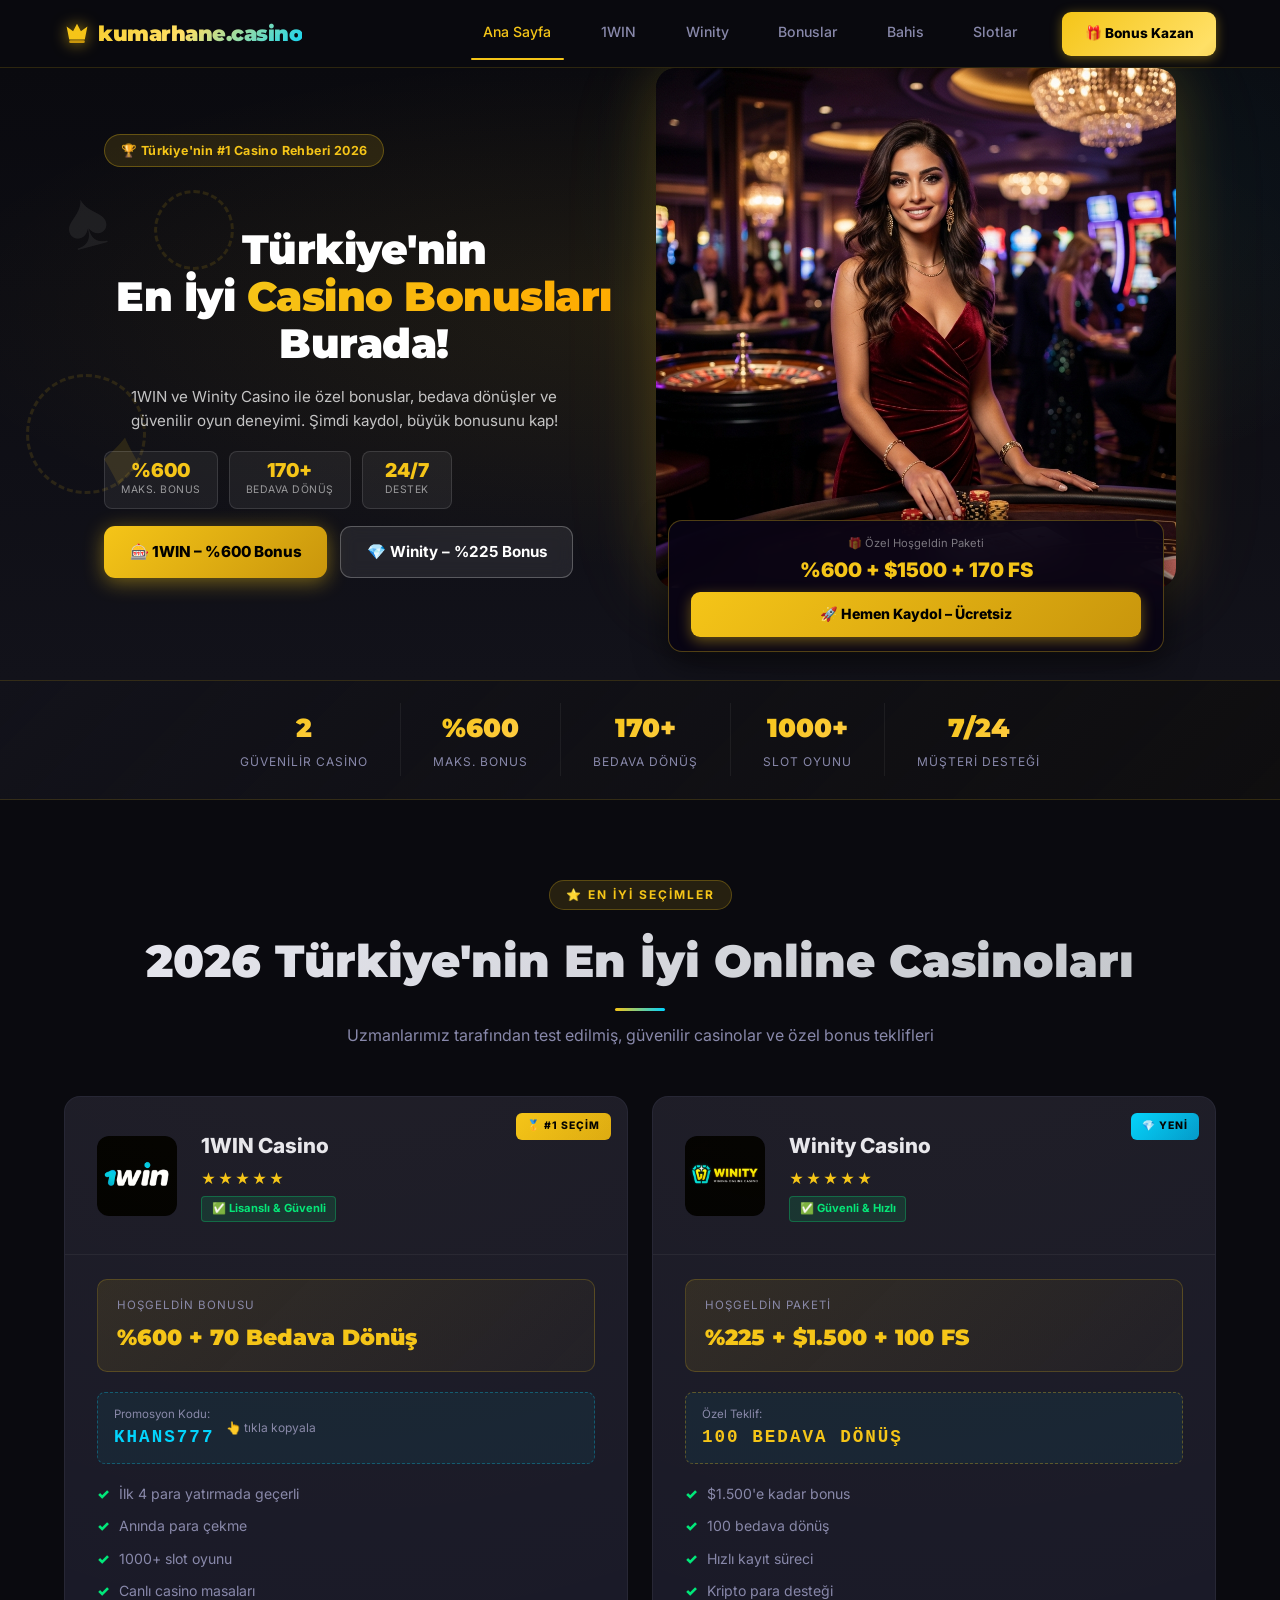
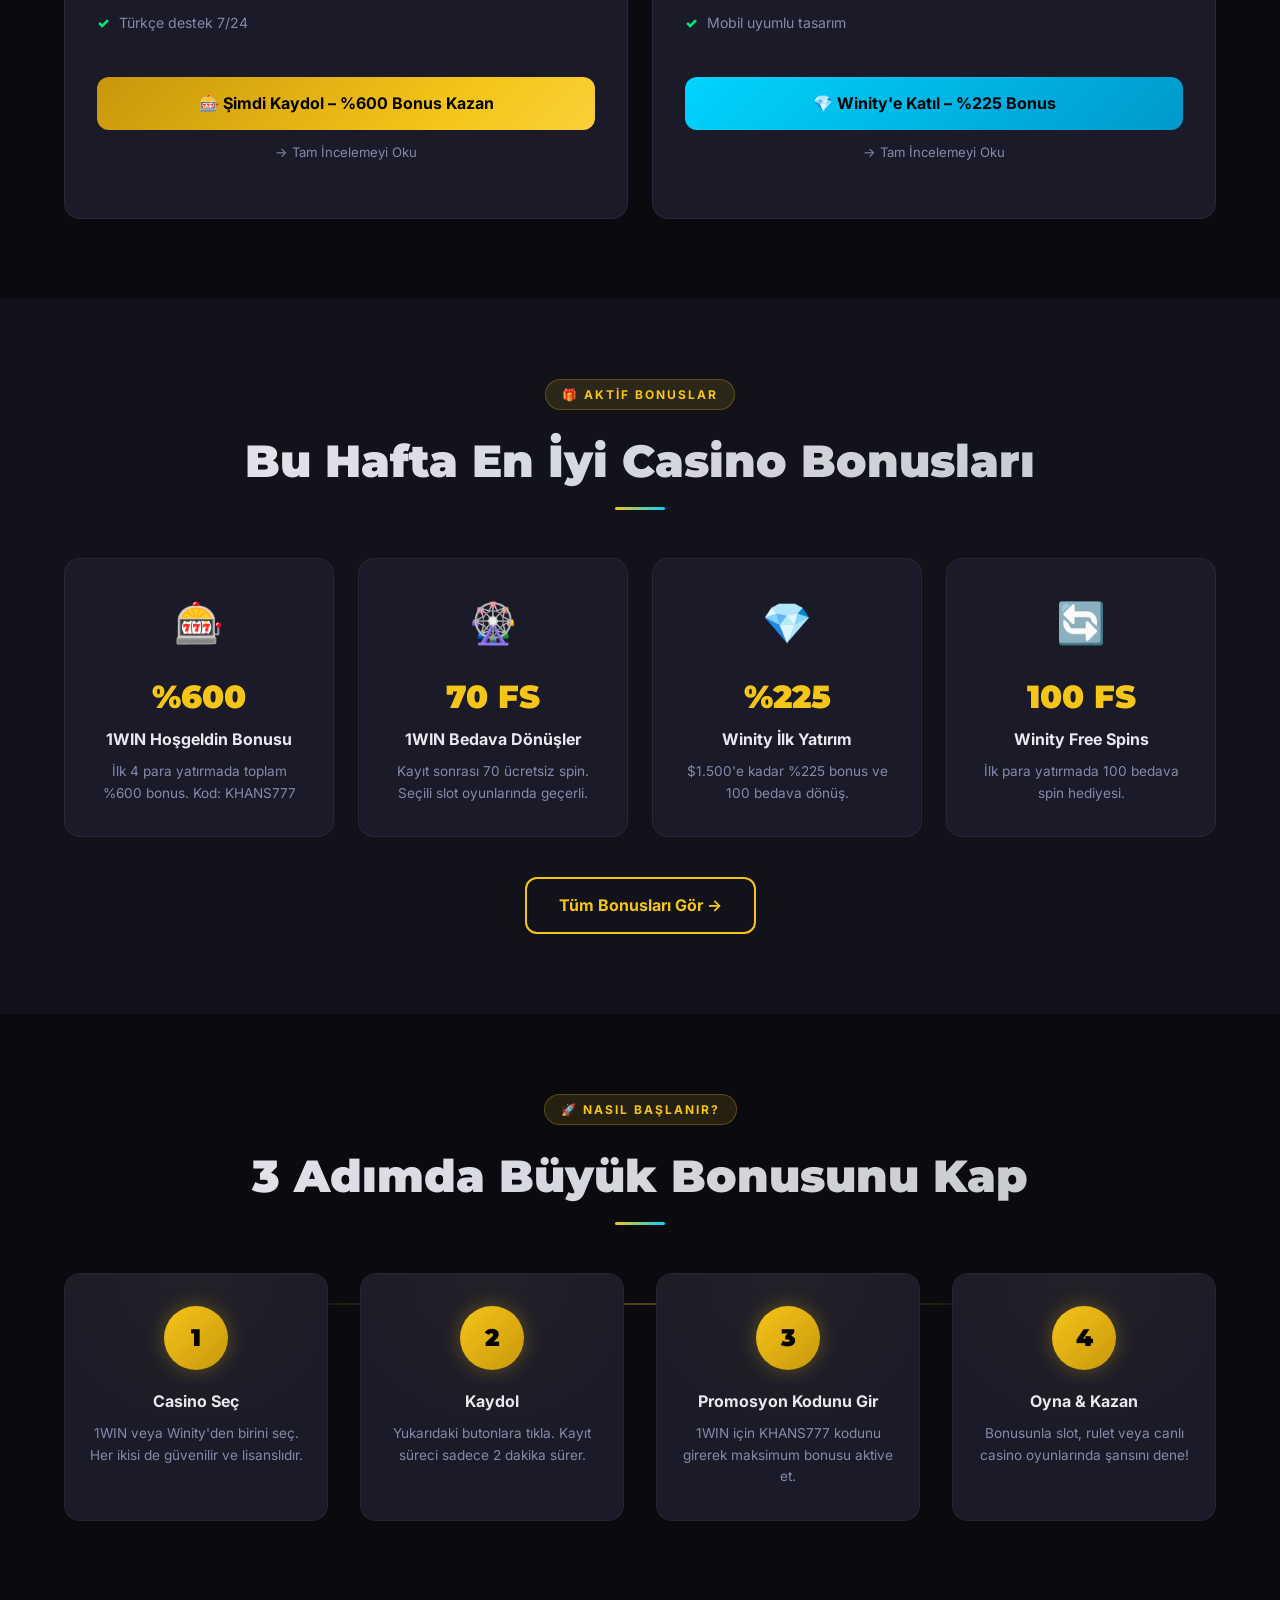
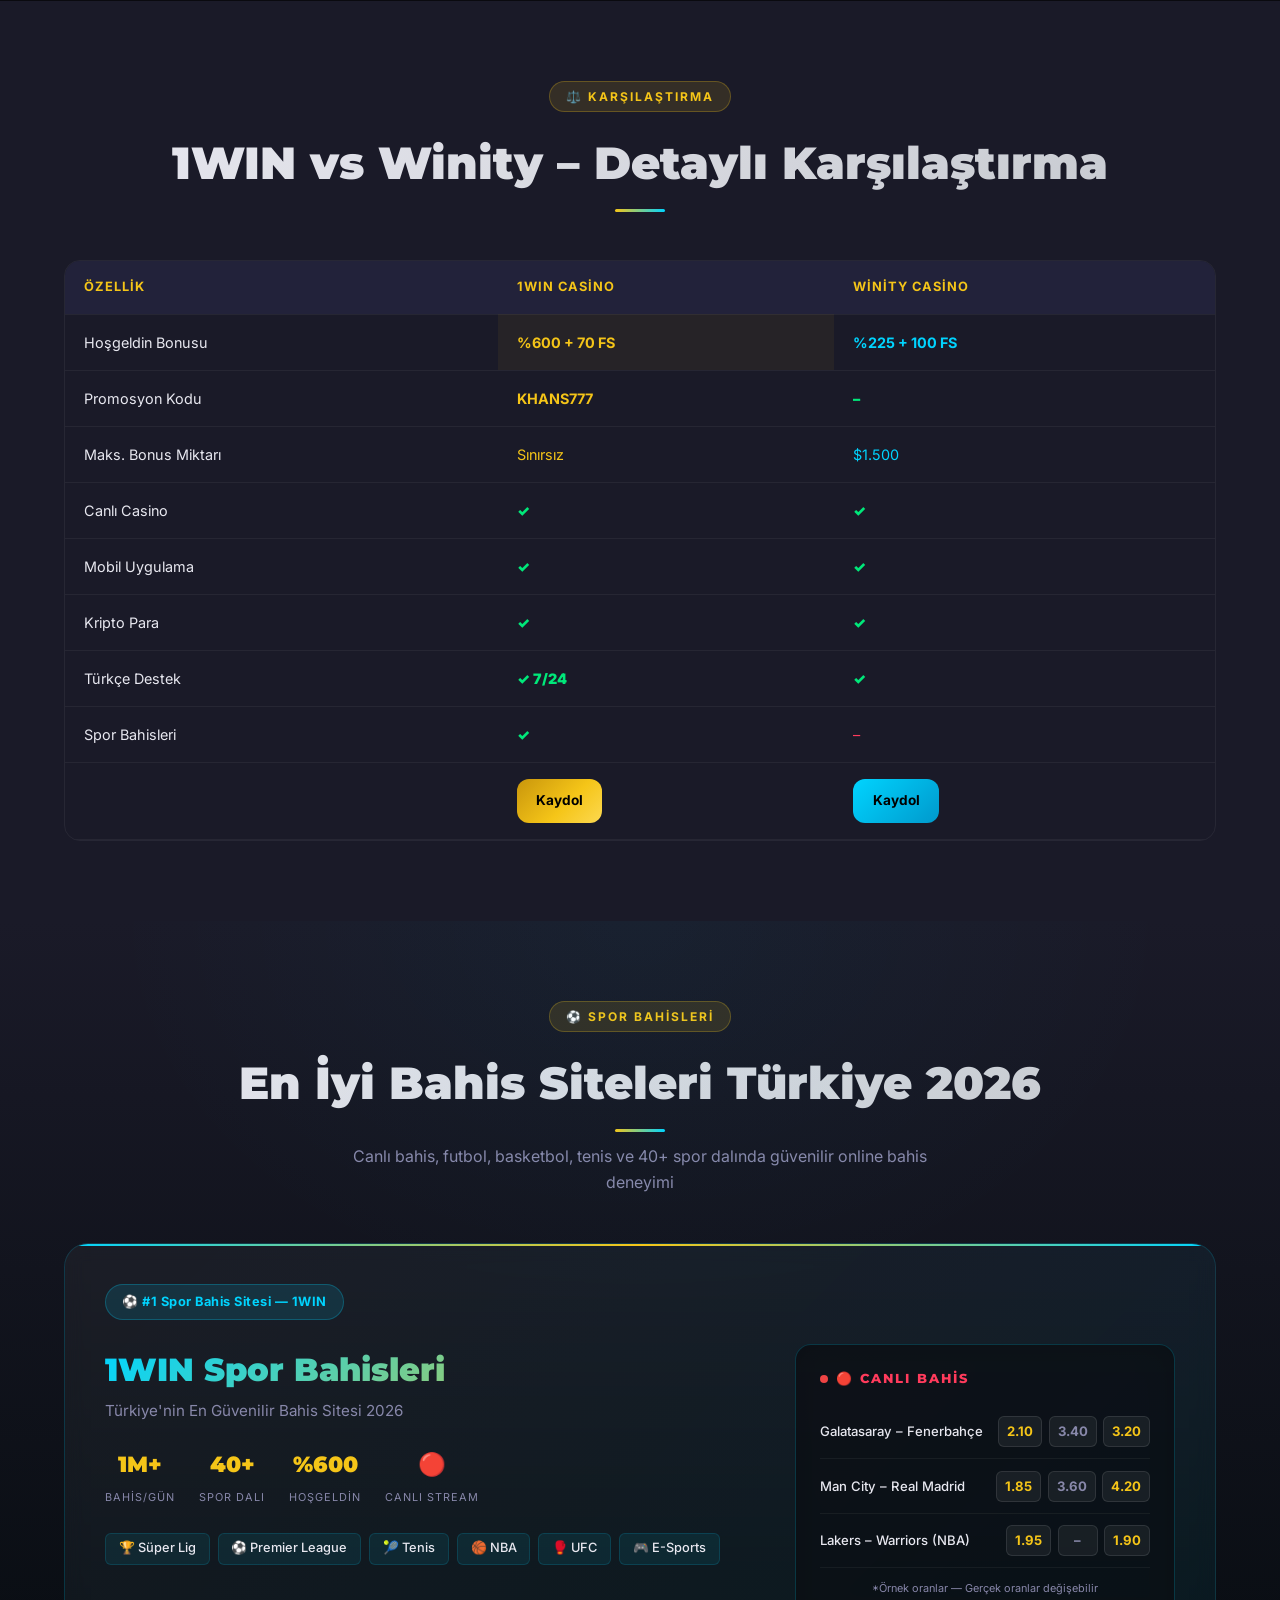
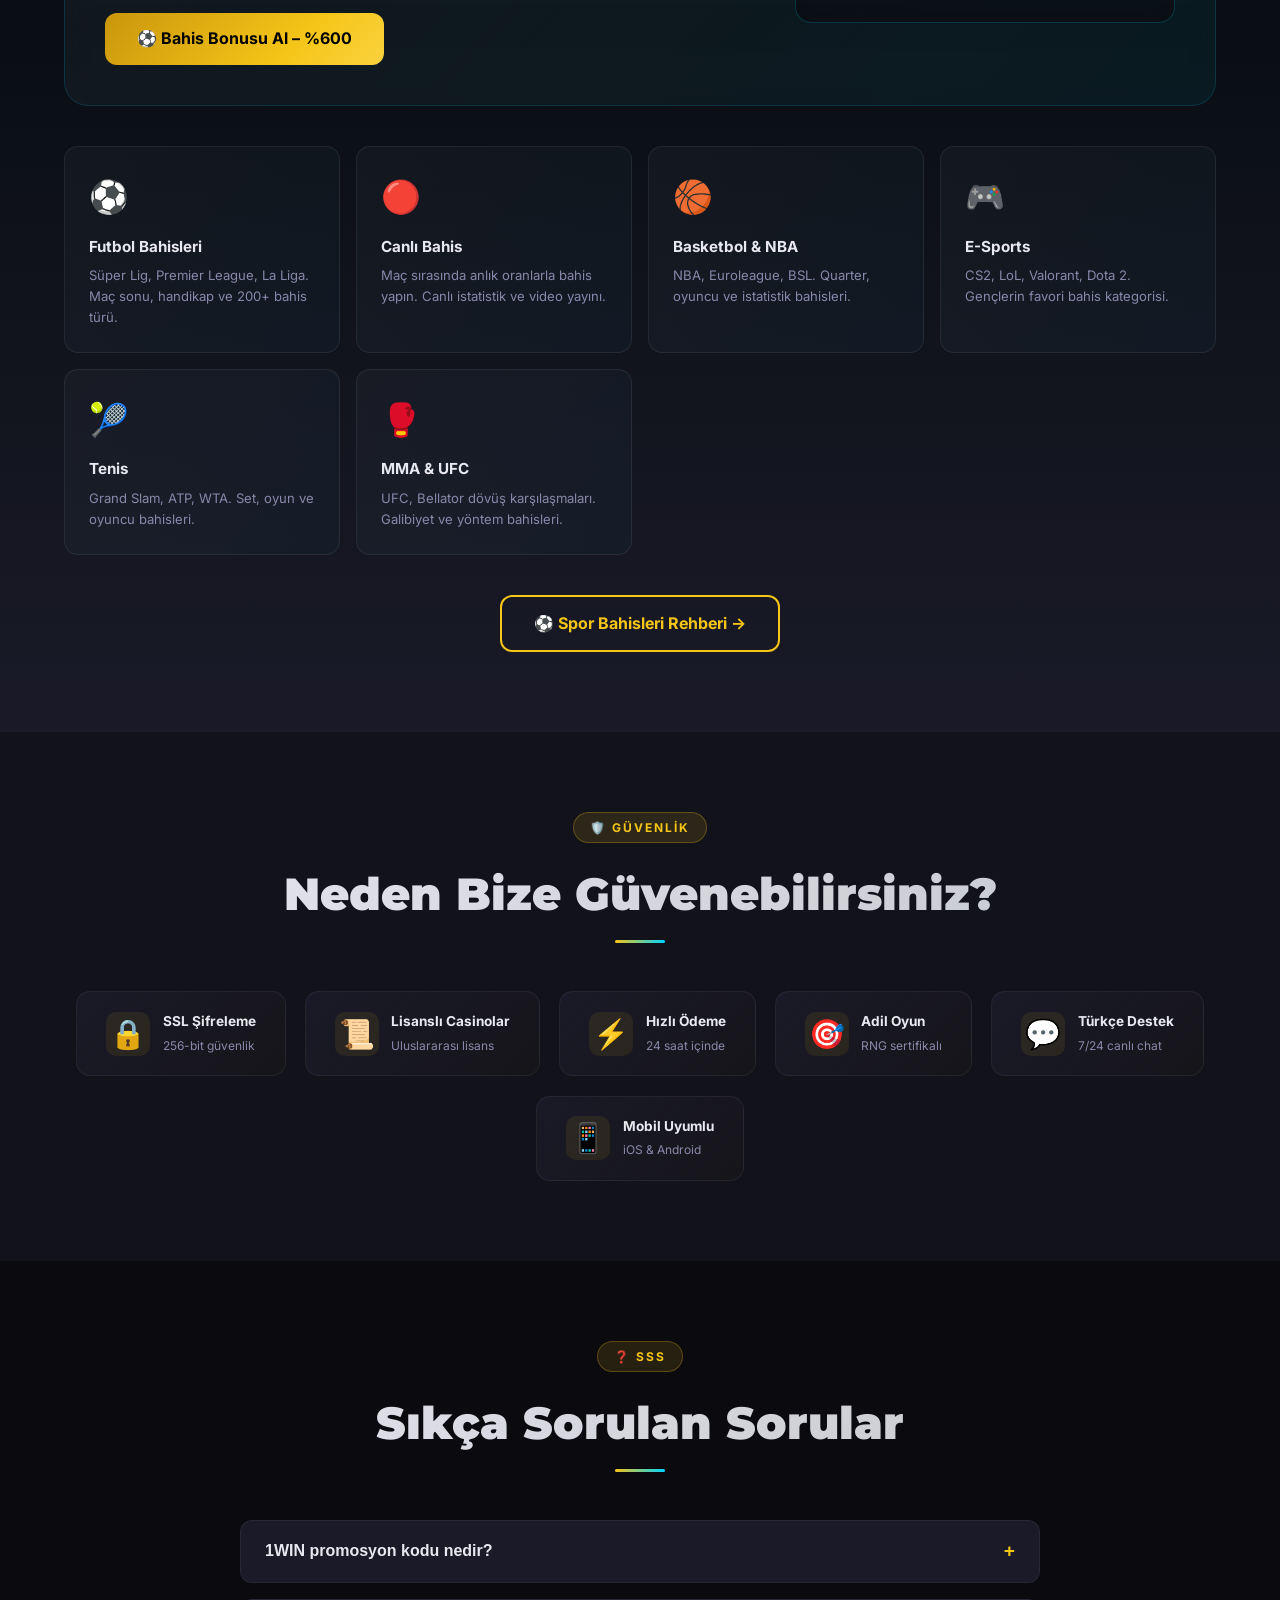
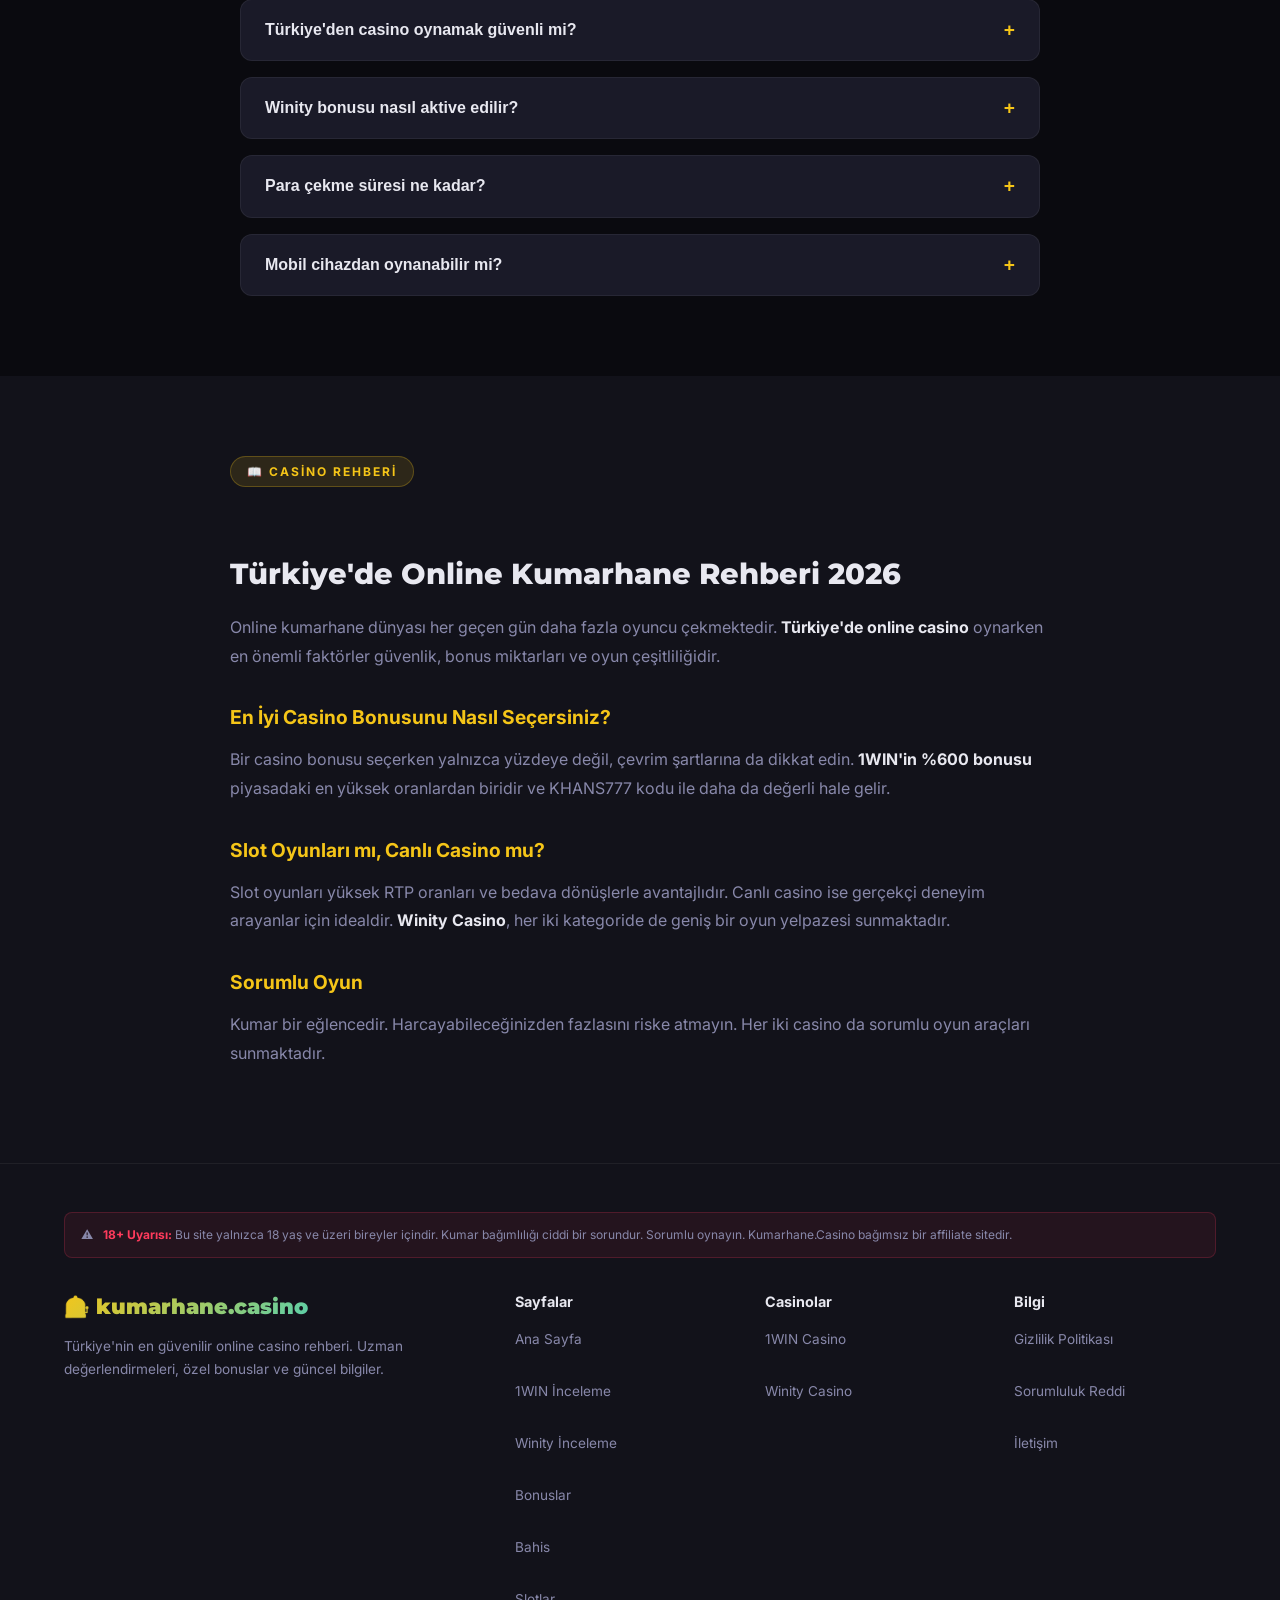
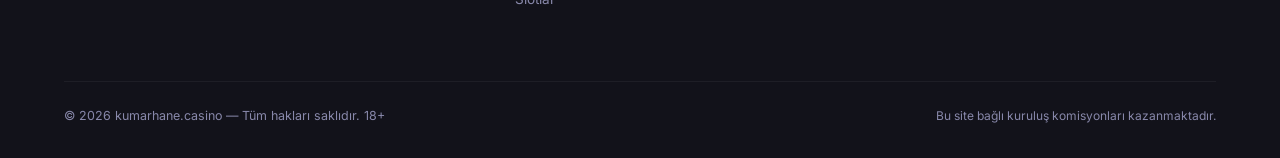
==== index.html @ 2cd4895a "SEO optimization + mobile responsive + AI slot images + hero redesign" ====
﻿<!DOCTYPE html>
<html lang="tr">
<head>
<meta charset="UTF-8">
<meta name="viewport" content="width=device-width, initial-scale=1.0">
<title>Kumarhane.Casino – Türkiye'nin En İyi Online Casino Rehberi 2026</title>
<meta name="description" content="Türkiye'deki en iyi online casinolar: 1WIN %600 bonus + 70 bedava dönüş, Winity %225 bonus. Güvenilir kumarhane değerlendirmeleri ve özel promosyonlar.">
<meta name="keywords" content="kumarhane, online kumarhane, casino türkiye, 1win türkiye, winity casino, bedava dönüş, casino bonusu, slot oyunları">
<meta property="og:title" content="Kumarhane.Casino – En İyi Online Casino Bonusları">
<meta property="og:description" content="1WIN ve Winity ile özel bonuslar kazanın. Türkiye'nin #1 casino rehberi.">
<meta property="og:type" content="website">
<meta property="og:url" content="https://kumarhane.casino">
<meta property="og:image" content="https://kumarhane.casino/assets/images/hero-bg.png">
<meta name="twitter:card" content="summary_large_image">
<meta name="twitter:title" content="Kumarhane.Casino – En İyi Online Casino Bonusları">
<meta name="twitter:description" content="1WIN %600 bonus + KHANS777 kodu. Türkiye'nin #1 casino rehberi.">
<meta name="twitter:image" content="https://kumarhane.casino/assets/images/hero-bg.png">
<link rel="canonical" href="https://kumarhane.casino">
<link rel="alternate" hreflang="tr" href="https://kumarhane.casino/">
<link rel="preconnect" href="https://fonts.googleapis.com">
<link rel="preconnect" href="https://fonts.gstatic.com" crossorigin>
<meta name="author" content="Kumarhane.Casino">
<meta name="geo.region" content="TR">
<meta property="og:locale" content="tr_TR">
<meta property="og:site_name" content="Kumarhane.Casino">
<meta property="og:image:width" content="1200">
<meta property="og:image:height" content="630">
<link rel="icon" type="image/svg+xml" href="assets/favicon.svg">
<link rel="stylesheet" href="assets/css/style.css">
<script type="application/ld+json">
{"@context":"https://schema.org","@type":"WebSite","name":"Kumarhane.Casino","url":"https://kumarhane.casino","description":"Türkiye online casino rehberi","inLanguage":"tr","potentialAction":{"@type":"SearchAction","target":"https://kumarhane.casino/?q={search_term_string}","query-input":"required name=search_term_string"}}
</script>
<script type="application/ld+json">
{"@context":"https://schema.org","@type":"FAQPage","mainEntity":[{"@type":"Question","name":"1WIN promo kodu nedir?","acceptedAnswer":{"@type":"Answer","text":"1WIN için özel promosyon kodumuzu kullanın: KHANS777. Bu kod ile kaydolduğunuzda %600 hoşgeldin bonusu ve 70 bedava dönüş kazanırsınız."}},{"@type":"Question","name":"Türkiye'den casino oynamak güvenli mi?","acceptedAnswer":{"@type":"Answer","text":"Lisanslı ve güvenilir casinolar seçtiğinizde güvenle oynayabilirsiniz. Önerdiğimiz 1WIN ve Winity, uluslararası lisansa sahip ve SSL şifreleme kullanan platformlardır."}},{"@type":"Question","name":"Winity bonusu nasıl aktive edilir?","acceptedAnswer":{"@type":"Answer","text":"Sitemizdeki Winity linkine tıklayarak kaydolun. Özel bağlantımız üzerinden Kaydolan kullanıcılara otomatik olarak %225 bonus + 100 bedava dönüş tanımlanır."}},{"@type":"Question","name":"Para çekme süresi ne kadar?","acceptedAnswer":{"@type":"Answer","text":"1WIN ve Winity genellikle 24 saat içinde para çekme işlemlerini tamamlar. Kripto para ile çekimlerde bu süre çok daha kısa olabilir."}},{"@type":"Question","name":"Mobil cihazdan oynanabilir mi?","acceptedAnswer":{"@type":"Answer","text":"Evet! Her iki casino da iOS ve Android uygulamasına sahiptir. Mobil tarayıcı üzerinden de sorunsuz oynanabilir."}}]}
</script>
</head>
<body>

<nav class="navbar" aria-label="Ana navigasyon">
  <div class="navbar-left">
    <a href="index.html" class="navbar-logo"><svg class="logo-icon" viewBox="0 0 30 24" fill="none" xmlns="http://www.w3.org/2000/svg" aria-hidden="true"><path d="M15 1L19.5 9.5L27 4L24 19H6L3 4L10.5 9.5L15 1Z" fill="url(#cg)"/><rect x="6" y="20" width="18" height="3" rx="1.5" fill="#c9960c"/><defs><linearGradient id="cg" x1="0" y1="0" x2="30" y2="24"><stop offset="0%" stop-color="#f5c518"/><stop offset="100%" stop-color="#ffaa00"/></linearGradient></defs></svg>kumarhane<span>.casino</span></a>
  </div>
  <div class="navbar-right">
    <div class="navbar-nav" id="mainNav">
      <a href="index.html">Ana Sayfa</a>
      <a href="1win.html">1WIN</a>
      <a href="winity.html">Winity</a>
      <a href="bonuslar.html">Bonuslar</a>
      <a href="bahis.html">Bahis</a>      <a href="slotlar.html">Slotlar</a>
    </div>
    <a href="https://lkte.cc/c1a523dd" target="_blank" rel="noopener" class="btn-nav">🎁 Bonus Kazan</a>
    <button class="nav-toggle" aria-label="Menü" id="navToggleBtn">
      <span></span><span></span><span></span>
    </button>
  </div>
</nav>
<style>
.kh-hero-split{display:grid;grid-template-columns:1fr 1fr;gap:2rem;align-items:center;max-width:1200px;margin:0 auto;padding:0 5% 36px;position:relative;z-index:2}
.kh-hero-left{display:flex;flex-direction:column;gap:1.1rem}
.kh-hero-badge{display:inline-flex;align-items:center;gap:0.4rem;background:rgba(245,197,24,0.12);border:1px solid rgba(245,197,24,0.3);color:#f5c518;padding:0.35rem 1rem;border-radius:50px;font-size:0.78rem;font-weight:700;letter-spacing:0.4px;width:fit-content}
.kh-hero-title{font-family:'Montserrat',sans-serif;font-size:clamp(1.8rem,3.2vw,2.6rem);font-weight:900;line-height:1.15;color:#fff;letter-spacing:-0.5px;margin-top:1em}
.kh-hero-title .hl{background:linear-gradient(135deg,#f5c518,#ffaa00);-webkit-background-clip:text;-webkit-text-fill-color:transparent}
.kh-hero-sub{font-size:0.95rem;color:rgba(255,255,255,0.75);line-height:1.6;max-width:480px}
.kh-hero-pills{display:flex;gap:0.7rem;flex-wrap:wrap}
.kh-pill{background:rgba(255,255,255,0.06);border:1px solid rgba(255,255,255,0.12);border-radius:8px;padding:0.55rem 1rem;text-align:center;min-width:90px}
.kh-pill-val{display:block;font-size:1.2rem;font-weight:900;color:#f5c518;line-height:1}
.kh-pill-lbl{display:block;font-size:0.65rem;color:rgba(255,255,255,0.55);text-transform:uppercase;letter-spacing:0.5px;margin-top:0.15rem}
.kh-hero-btns{display:flex;gap:0.8rem;flex-wrap:wrap}
.kh-btn-gold{display:inline-flex;align-items:center;gap:0.4rem;background:linear-gradient(135deg,#f5c518,#c9960c);color:#000;font-weight:800;font-size:0.95rem;padding:0.78rem 1.6rem;border-radius:11px;text-decoration:none;box-shadow:0 4px 20px rgba(245,197,24,0.45);transition:all .3s}
.kh-btn-gold:hover{transform:translateY(-2px);box-shadow:0 8px 28px rgba(245,197,24,0.65)}
.kh-btn-outline{display:inline-flex;align-items:center;gap:0.4rem;background:rgba(255,255,255,0.08);border:1.5px solid rgba(255,255,255,0.25);color:#fff;font-weight:700;font-size:0.95rem;padding:0.78rem 1.6rem;border-radius:11px;text-decoration:none;transition:all .3s;backdrop-filter:blur(8px)}
.kh-btn-outline:hover{background:rgba(255,255,255,0.14);border-color:rgba(255,255,255,0.4)}
.kh-hero-right{position:relative;padding-bottom:3.5rem}
.kh-hero-right img{width:100%;border-radius:20px;display:block;box-shadow:0 0 60px rgba(245,197,24,0.2),0 0 120px rgba(245,197,24,0.06)}
.kh-cta-card{position:absolute;bottom:-0.5rem;left:50%;transform:translateX(-50%);width:calc(100% - 1.5rem);background:rgba(8,4,20,0.92);backdrop-filter:blur(20px);border:1px solid rgba(245,197,24,0.3);border-radius:14px;padding:0.9rem 1.4rem;text-align:center;box-shadow:0 8px 32px rgba(0,0,0,0.6)}
.kh-cta-card .cc-label{font-size:0.7rem;color:rgba(255,255,255,0.45);margin-bottom:0.3rem}
.kh-cta-card .cc-bonus{font-size:1.25rem;font-weight:900;color:#f5c518;margin-bottom:0.6rem;line-height:1.2}
.kh-cta-card .cc-btn{display:block;background:linear-gradient(135deg,#f5c518,#c9960c);color:#000;font-weight:800;font-size:0.88rem;padding:0.7rem;border-radius:9px;text-decoration:none;transition:all .3s;box-shadow:0 4px 14px rgba(245,197,24,0.4)}
.kh-cta-card .cc-btn:hover{transform:translateY(-2px)}
@media(max-width:900px){.kh-hero-split{grid-template-columns:1fr;padding:80px 4% 32px;gap:1.5rem}.kh-hero-left{text-align:center;align-items:center}.kh-hero-sub{text-align:center}.kh-hero-btns{justify-content:center}.kh-hero-pills{justify-content:center}}
</style>

<section class="hero" style="min-height:auto;padding:0;margin-top:68px">
  <div class="hero-bg"></div>
  <div class="hero-decos" aria-hidden="true">
    <span class="hd-suit" style="top:18%;left:5%;--r:-15deg;--d:9s;--dl:0s">&#9824;</span>
    <span class="hd-suit" style="bottom:30%;left:8%;--r:8deg;--d:11s;--dl:.5s;color:rgba(245,197,24,0.12)">&#9830;</span>
    <span class="hd-chip" style="width:80px;height:80px;top:20%;left:12%;--d:14s"></span>
    <span class="hd-chip" style="width:120px;height:120px;top:50%;left:2%;--d:20s"></span>
  </div>
  <div class="kh-hero-split">
    <div class="kh-hero-left">
      <div class="kh-hero-badge">🏆 Türkiye'nin #1 Casino Rehberi 2026</div>
      <h1 class="kh-hero-title">
        Türkiye'nin<br>En İyi <span class="hl">Casino Bonusları</span><br>Burada!
      </h1>
      <p class="kh-hero-sub">1WIN ve Winity Casino ile özel bonuslar, bedava dönüşler ve güvenilir oyun deneyimi. Şimdi kaydol, büyük bonusunu kap!</p>
      <div class="kh-hero-pills">
        <div class="kh-pill"><span class="kh-pill-val">%600</span><span class="kh-pill-lbl">Maks. Bonus</span></div>
        <div class="kh-pill"><span class="kh-pill-val">170+</span><span class="kh-pill-lbl">Bedava Dönüş</span></div>
        <div class="kh-pill"><span class="kh-pill-val">24/7</span><span class="kh-pill-lbl">Destek</span></div>
      </div>
      <div class="kh-hero-btns">
        <a href="https://lkte.cc/c1a523dd" target="_blank" rel="noopener" class="kh-btn-gold">🎰 1WIN – %600 Bonus</a>
        <a href="https://winity.one/alt/win_girl_tr/?ec56622b4272e864ec4dde44e7086534" target="_blank" rel="noopener" class="kh-btn-outline">💎 Winity – %225 Bonus</a>
      </div>
    </div>
    <div class="kh-hero-right">
      <img src="assets/images/hero.png" alt="Kumarhane Casino Türkiye" loading="eager">
      <div class="kh-cta-card">
        <div class="cc-label">🎁 Özel Hoşgeldin Paketi</div>
        <div class="cc-bonus">%600 + $1500 + 170 FS</div>
        <a href="https://lkte.cc/c1a523dd" target="_blank" rel="noopener" class="cc-btn">🚀 Hemen Kaydol – Ücretsiz</a>
      </div>
    </div>
  </div>
</section>

<div class="stats-bar">
  <div class="stat-item"><div class="stat-num">2</div><div class="stat-label">Güvenilir Casino</div></div>
  <div class="stat-item"><div class="stat-num">%600</div><div class="stat-label">Maks. Bonus</div></div>
  <div class="stat-item"><div class="stat-num">170+</div><div class="stat-label">Bedava Dönüş</div></div>
  <div class="stat-item"><div class="stat-num">1000+</div><div class="stat-label">Slot Oyunu</div></div>
  <div class="stat-item"><div class="stat-num">7/24</div><div class="stat-label">Müşteri Desteği</div></div>
</div>

<section class="section">
  <div class="section-header">
    <div class="section-tag">⭐ En İyi Seçimler</div>
    <h2 class="section-title">2026 Türkiye'nin En İyi Online Casinoları</h2>
    <p class="section-sub">Uzmanlarımız tarafından test edilmiş, güvenilir casinolar ve özel bonus teklifleri</p>
  </div>
  <div class="cards-grid">

    <!-- 1WIN CARD -->
    <article class="casino-card">
      <div class="top-pick-badge">🥇 #1 Seçim</div>
      <div class="casino-card-top">
        <div class="casino-logo-wrap">
          <img loading="lazy" src="assets/images/1win-logo.png" alt="1WIN Casino logosu" onerror="this.parentElement.innerHTML='<span style=font-size:2rem;color:#00d4ff>1W</span>'">
        </div>
        <div class="casino-meta">
          <h3>1WIN Casino</h3>
          <div class="stars">★★★★★</div>
          <div class="casino-badge">✅ Lisanslı &amp; Güvenli</div>
        </div>
      </div>
      <div class="casino-card-body">
        <div class="bonus-highlight">
          <div class="bonus-highlight-label">Hoşgeldin Bonusu</div>
          <div class="bonus-highlight-value">%600 + 70 Bedava Dönüş</div>
        </div>
        <div class="promo-box">
          <div>
            <div class="promo-label">Promosyon Kodu:</div>
            <div class="promo-code" title="Kopyala">KHANS777</div>
          </div>
          <div style="font-size:0.75rem;color:var(--text-muted)">👆 tıkla kopyala</div>
        </div>
        <div class="features-list">
          <div class="feature-item">İlk 4 para yatırmada geçerli</div>
          <div class="feature-item">Anında para çekme</div>
          <div class="feature-item">1000+ slot oyunu</div>
          <div class="feature-item">Canlı casino masaları</div>
          <div class="feature-item">Türkçe destek 7/24</div>
        </div>
      </div>
      <div class="casino-card-footer">
        <a href="https://lkte.cc/c1a523dd" target="_blank" rel="noopener" class="btn btn-gold" style="width:100%;justify-content:center">🎰 Şimdi Kaydol – %600 Bonus Kazan</a>
        <a href="1win.html" style="display:block;text-align:center;margin-top:0.75rem;font-size:0.82rem;color:var(--text-muted)">→ Tam İncelemeyi Oku</a>
      </div>
    </article>

    <!-- WINITY CARD -->
    <article class="casino-card">
      <div class="top-pick-badge" style="background:linear-gradient(135deg,#00d4ff,#0099cc);color:#000">💎 Yeni</div>
      <div class="casino-card-top">
        <div class="casino-logo-wrap">
          <img loading="lazy" src="assets/images/winity-logo.png" alt="Winity Casino logosu" onerror="this.parentElement.innerHTML='<span style=font-size:1.5rem;color:#f5c518>WIN</span>'">
        </div>
        <div class="casino-meta">
          <h3>Winity Casino</h3>
          <div class="stars">★★★★★</div>
          <div class="casino-badge">✅ Güvenli &amp; Hızlı</div>
        </div>
      </div>
      <div class="casino-card-body">
        <div class="bonus-highlight">
          <div class="bonus-highlight-label">Hoşgeldin Paketi</div>
          <div class="bonus-highlight-value">%225 + $1.500 + 100 FS</div>
        </div>
        <div class="promo-box" style="border-color:rgba(245,197,24,0.3)">
          <div>
            <div class="promo-label">Özel Teklif:</div>
            <div class="promo-code" style="color:var(--gold)">100 BEDAVA DÖNÜŞ</div>
          </div>
        </div>
        <div class="features-list">
          <div class="feature-item">$1.500'e kadar bonus</div>
          <div class="feature-item">100 bedava dönüş</div>
          <div class="feature-item">Hızlı kayıt süreci</div>
          <div class="feature-item">Kripto para desteği</div>
          <div class="feature-item">Mobil uyumlu tasarım</div>
        </div>
      </div>
      <div class="casino-card-footer">
        <a href="https://winity.one/alt/win_girl_tr/?ec56622b4272e864ec4dde44e7086534" target="_blank" rel="noopener" class="btn btn-cyan" style="width:100%;justify-content:center">💎 Winity'e Katıl – %225 Bonus</a>
        <a href="winity.html" style="display:block;text-align:center;margin-top:0.75rem;font-size:0.82rem;color:var(--text-muted)">→ Tam İncelemeyi Oku</a>
      </div>
    </article>

  </div>
</section>

<section class="section section-dark">
  <div class="section-header">
    <div class="section-tag">🎁 Aktif Bonuslar</div>
    <h2 class="section-title">Bu Hafta En İyi Casino Bonusları</h2>
  </div>
  <div class="bonus-grid">
    <div class="bonus-card">
      <div class="bonus-card-icon">🎰</div>
      <div class="bonus-card-amount">%600</div>
      <div class="bonus-card-title">1WIN Hoşgeldin Bonusu</div>
      <div class="bonus-card-desc">İlk 4 para yatırmada toplam %600 bonus. Kod: KHANS777</div>
    </div>
    <div class="bonus-card">
      <div class="bonus-card-icon">🎡</div>
      <div class="bonus-card-amount">70 FS</div>
      <div class="bonus-card-title">1WIN Bedava Dönüşler</div>
      <div class="bonus-card-desc">Kayıt sonrası 70 ücretsiz spin. Seçili slot oyunlarında geçerli.</div>
    </div>
    <div class="bonus-card">
      <div class="bonus-card-icon">💎</div>
      <div class="bonus-card-amount">%225</div>
      <div class="bonus-card-title">Winity İlk Yatırım</div>
      <div class="bonus-card-desc">$1.500'e kadar %225 bonus ve 100 bedava dönüş.</div>
    </div>
    <div class="bonus-card">
      <div class="bonus-card-icon">🔄</div>
      <div class="bonus-card-amount">100 FS</div>
      <div class="bonus-card-title">Winity Free Spins</div>
      <div class="bonus-card-desc">İlk para yatırmada 100 bedava spin hediyesi.</div>
    </div>
  </div>
  <div style="text-align:center;margin-top:2.5rem">
    <a href="bonuslar.html" class="btn btn-outline">Tüm Bonusları Gör →</a>
  </div>
</section>

<section class="section">
  <div class="section-header">
    <div class="section-tag">🚀 Nasıl Başlanır?</div>
    <h2 class="section-title">3 Adımda Büyük Bonusunu Kap</h2>
  </div>
  <div class="steps-grid">
    <div class="step-card">
      <div class="step-num">1</div>
      <div class="step-title">Casino Seç</div>
      <div class="step-desc">1WIN veya Winity'den birini seç. Her ikisi de güvenilir ve lisanslıdır.</div>
    </div>
    <div class="step-card">
      <div class="step-num">2</div>
      <div class="step-title">Kaydol</div>
      <div class="step-desc">Yukarıdaki butonlara tıkla. Kayıt süreci sadece 2 dakika sürer.</div>
    </div>
    <div class="step-card">
      <div class="step-num">3</div>
      <div class="step-title">Promosyon Kodunu Gir</div>
      <div class="step-desc">1WIN için KHANS777 kodunu girerek maksimum bonusu aktive et.</div>
    </div>
    <div class="step-card">
      <div class="step-num">4</div>
      <div class="step-title">Oyna &amp; Kazan</div>
      <div class="step-desc">Bonusunla slot, rulet veya canlı casino oyunlarında şansını dene!</div>
    </div>
  </div>
</section>

<section class="section section-darker">
  <div class="section-header">
    <div class="section-tag">⚖️ Karşılaştırma</div>
    <h2 class="section-title">1WIN vs Winity – Detaylı Karşılaştırma</h2>
  </div>
  <div style="overflow-x:auto;border-radius:16px;border:1px solid rgba(255,255,255,0.06)">
    <table class="compare-table">
      <thead>
        <tr>
          <th>Özellik</th>
          <th>1WIN Casino</th>
          <th>Winity Casino</th>
        </tr>
      </thead>
      <tbody>
        <tr><td>Hoşgeldin Bonusu</td><td style="color:var(--gold);font-weight:700">%600 + 70 FS</td><td style="color:var(--cyan);font-weight:700">%225 + 100 FS</td></tr>
        <tr><td>Promosyon Kodu</td><td style="color:var(--gold);font-weight:700">KHANS777</td><td class="check">–</td></tr>
        <tr><td>Maks. Bonus Miktarı</td><td style="color:var(--gold)">Sınırsız</td><td style="color:var(--cyan)">$1.500</td></tr>
        <tr><td>Canlı Casino</td><td class="check">✓</td><td class="check">✓</td></tr>
        <tr><td>Mobil Uygulama</td><td class="check">✓</td><td class="check">✓</td></tr>
        <tr><td>Kripto Para</td><td class="check">✓</td><td class="check">✓</td></tr>
        <tr><td>Türkçe Destek</td><td class="check">✓ 7/24</td><td class="check">✓</td></tr>
        <tr><td>Spor Bahisleri</td><td class="check">✓</td><td class="cross">–</td></tr>
        <tr>
          <td></td>
          <td><a href="https://lkte.cc/c1a523dd" target="_blank" rel="noopener" class="btn btn-gold" style="padding:0.6rem 1.2rem;font-size:0.85rem">Kaydol</a></td>
          <td><a href="https://winity.one/alt/win_girl_tr/?ec56622b4272e864ec4dde44e7086534" target="_blank" rel="noopener" class="btn btn-cyan" style="padding:0.6rem 1.2rem;font-size:0.85rem">Kaydol</a></td>
        </tr>
      </tbody>
    </table>
  </div>
</section>

<!-- SPORTS BETTING — Спортивные ставки с SEO ключами -->
<section class="section section-sport">
  <div class="section-header reveal">
    <div class="section-tag">⚽ Spor Bahisleri</div>
    <h2 class="section-title">En İyi Bahis Siteleri Türkiye 2026</h2>
    <p class="section-sub">Canlı bahis, futbol, basketbol, tenis ve 40+ spor dalında güvenilir online bahis deneyimi</p>
  </div>
  <div class="sport-hero-card reveal">
    <div class="sport-hero-badge">⚽ #1 Spor Bahis Sitesi — 1WIN</div>
    <div class="sport-hero-content">
      <div class="sport-hero-left">
        <div class="sport-brand">1WIN Spor Bahisleri</div>
        <div class="sport-tagline">Türkiye'nin En Güvenilir Bahis Sitesi 2026</div>
        <div class="sport-stats">
          <div class="sport-stat"><span class="sport-stat-val">1M+</span><span class="sport-stat-label">Bahis/Gün</span></div>
          <div class="sport-stat"><span class="sport-stat-val">40+</span><span class="sport-stat-label">Spor Dalı</span></div>
          <div class="sport-stat"><span class="sport-stat-val">%600</span><span class="sport-stat-label">Hoşgeldin</span></div>
          <div class="sport-stat"><span class="sport-stat-val">🔴</span><span class="sport-stat-label">Canlı Stream</span></div>
        </div>
        <div class="sport-features">
          <span class="sport-feat">🏆 Süper Lig</span>
          <span class="sport-feat">⚽ Premier League</span>
          <span class="sport-feat">🎾 Tenis</span>
          <span class="sport-feat">🏀 NBA</span>
          <span class="sport-feat">🥊 UFC</span>
          <span class="sport-feat">🎮 E-Sports</span>
        </div>
        <a href="https://lkte.cc/c1a523dd" target="_blank" rel="noopener" class="btn btn-gold" style="margin-top:1.5rem">⚽ Bahis Bonusu Al – %600</a>
      </div>
      <div class="sport-hero-right">
        <div class="live-odds-widget">
          <div class="odds-header">🔴 CANLI BAHİS</div>
          <div class="odds-item"><span class="odds-match">Galatasaray – Fenerbahçe</span><div class="odds-values"><span class="odd">2.10</span><span class="odd odd-draw">3.40</span><span class="odd">3.20</span></div></div>
          <div class="odds-item"><span class="odds-match">Man City – Real Madrid</span><div class="odds-values"><span class="odd">1.85</span><span class="odd odd-draw">3.60</span><span class="odd">4.20</span></div></div>
          <div class="odds-item"><span class="odds-match">Lakers – Warriors (NBA)</span><div class="odds-values"><span class="odd">1.95</span><span class="odd odd-draw">–</span><span class="odd">1.90</span></div></div>
          <div class="odds-footer">*Örnek oranlar — Gerçek oranlar değişebilir</div>
        </div>
      </div>
    </div>
  </div>
  <div class="sport-grid reveal">
    <div class="sport-card"><div class="sport-card-icon">⚽</div><div class="sport-card-title">Futbol Bahisleri</div><p class="sport-card-desc">Süper Lig, Premier League, La Liga. Maç sonu, handikap ve 200+ bahis türü.</p></div>
    <div class="sport-card"><div class="sport-card-icon">🔴</div><div class="sport-card-title">Canlı Bahis</div><p class="sport-card-desc">Maç sırasında anlık oranlarla bahis yapın. Canlı istatistik ve video yayını.</p></div>
    <div class="sport-card"><div class="sport-card-icon">🏀</div><div class="sport-card-title">Basketbol & NBA</div><p class="sport-card-desc">NBA, Euroleague, BSL. Quarter, oyuncu ve istatistik bahisleri.</p></div>
    <div class="sport-card"><div class="sport-card-icon">🎮</div><div class="sport-card-title">E-Sports</div><p class="sport-card-desc">CS2, LoL, Valorant, Dota 2. Gençlerin favori bahis kategorisi.</p></div>
    <div class="sport-card"><div class="sport-card-icon">🎾</div><div class="sport-card-title">Tenis</div><p class="sport-card-desc">Grand Slam, ATP, WTA. Set, oyun ve oyuncu bahisleri.</p></div>
    <div class="sport-card"><div class="sport-card-icon">🥊</div><div class="sport-card-title">MMA & UFC</div><p class="sport-card-desc">UFC, Bellator dövüş karşılaşmaları. Galibiyet ve yöntem bahisleri.</p></div>
  </div>
  <div style="text-align:center;margin-top:2.5rem" class="reveal">
    <a href="bahis.html" class="btn btn-outline">⚽ Spor Bahisleri Rehberi →</a>
  </div>
</section>

<section class="section section-dark">
  <div class="section-header">
    <div class="section-tag">🛡️ Güvenlik</div>
    <h2 class="section-title">Neden Bize Güvenebilirsiniz?</h2>
  </div>
  <div class="trust-grid">
    <div class="trust-item"><div class="trust-icon">🔒</div><div class="trust-text"><strong>SSL Şifreleme</strong><span>256-bit güvenlik</span></div></div>
    <div class="trust-item"><div class="trust-icon">📜</div><div class="trust-text"><strong>Lisanslı Casinolar</strong><span>Uluslararası lisans</span></div></div>
    <div class="trust-item"><div class="trust-icon">⚡</div><div class="trust-text"><strong>Hızlı Ödeme</strong><span>24 saat içinde</span></div></div>
    <div class="trust-item"><div class="trust-icon">🎯</div><div class="trust-text"><strong>Adil Oyun</strong><span>RNG sertifikalı</span></div></div>
    <div class="trust-item"><div class="trust-icon">💬</div><div class="trust-text"><strong>Türkçe Destek</strong><span>7/24 canlı chat</span></div></div>
    <div class="trust-item"><div class="trust-icon">📱</div><div class="trust-text"><strong>Mobil Uyumlu</strong><span>iOS &amp; Android</span></div></div>
  </div>
</section>

<section class="section">
  <div class="section-header">
    <div class="section-tag">❓ SSS</div>
    <h2 class="section-title">Sıkça Sorulan Sorular</h2>
  </div>
  <div class="faq-list">
    <div class="faq-item">
      <button class="faq-question">1WIN promosyon kodu nedir? <span class="faq-icon">+</span></button>
      <div class="faq-answer">1WIN için özel promosyon kodumuzu kullanın: <strong>KHANS777</strong>. Bu kod ile kaydolduğunuzda %600 hoşgeldin bonusu ve 70 bedava dönüş kazanırsınız.</div>
    </div>
    <div class="faq-item">
      <button class="faq-question">Türkiye'den casino oynamak güvenli mi? <span class="faq-icon">+</span></button>
      <div class="faq-answer">Lisanslı ve güvenilir casinolar seçtiğinizde güvenle oynayabilirsiniz. Önerdiğimiz 1WIN ve Winity, uluslararası lisansa sahip ve SSL şifrelemesi kullanan platformlardır.</div>
    </div>
    <div class="faq-item">
      <button class="faq-question">Winity bonusu nasıl aktive edilir? <span class="faq-icon">+</span></button>
      <div class="faq-answer">Sitemizdeki Winity linkine tıklayarak kaydolun. Özel bağlantımız üzerinden Kaydolan kullanıcılara otomatik olarak %225 bonus + 100 bedava dönüş tanımlanır.</div>
    </div>
    <div class="faq-item">
      <button class="faq-question">Para çekme süresi ne kadar? <span class="faq-icon">+</span></button>
      <div class="faq-answer">1WIN ve Winity genellikle 24 saat içinde para çekme işlemlerini tamamlar. Kripto para ile çekimlerde bu süre çok daha kısa olabilir.</div>
    </div>
    <div class="faq-item">
      <button class="faq-question">Mobil cihazdan oynanabilir mi? <span class="faq-icon">+</span></button>
      <div class="faq-answer">Evet! Her iki casino da iOS ve Android uygulamasına sahiptir. Mobil tarayıcı üzerinden de sorunsuz oynanabilir.</div>
    </div>
  </div>
</section>

<section class="section section-dark">
  <div class="prose">
    <div class="section-tag" style="margin-bottom:1.5rem">📖 Casino Rehberi</div>
    <h2>Türkiye'de Online Kumarhane Rehberi 2026</h2>
    <p>Online kumarhane dünyası her geçen gün daha fazla oyuncu çekmektedir. <strong>Türkiye'de online casino</strong> oynarken en önemli faktörler güvenlik, bonus miktarları ve oyun çeşitliliğidir.</p>
    <h3>En İyi Casino Bonusunu Nasıl Seçersiniz?</h3>
    <p>Bir casino bonusu seçerken yalnızca yüzdeye değil, çevrim şartlarına da dikkat edin. <strong>1WIN'in %600 bonusu</strong> piyasadaki en yüksek oranlardan biridir ve KHANS777 kodu ile daha da değerli hale gelir.</p>
    <h3>Slot Oyunları mı, Canlı Casino mu?</h3>
    <p>Slot oyunları yüksek RTP oranları ve bedava dönüşlerle avantajlıdır. Canlı casino ise gerçekçi deneyim arayanlar için idealdir. <strong>Winity Casino</strong>, her iki kategoride de geniş bir oyun yelpazesi sunmaktadır.</p>
    <h3>Sorumlu Oyun</h3>
    <p>Kumar bir eğlencedir. Harcayabileceğinizden fazlasını riske atmayın. Her iki casino da sorumlu oyun araçları sunmaktadır.</p>
  </div>
</section>

<footer>
  <div class="gambling-warning">⚠️ <div><strong>18+ Uyarısı:</strong> Bu site yalnızca 18 yaş ve üzeri bireyler içindir. Kumar bağımlılığı ciddi bir sorundur. Sorumlu oynayın. Kumarhane.Casino bağımsız bir affiliate sitedir.</div></div>
  <div class="footer-grid">
    <div>
      <div class="footer-brand-name">🎰 kumarhane.casino</div>
      <p class="footer-desc">Türkiye'nin en güvenilir online casino rehberi. Uzman değerlendirmeleri, özel bonuslar ve güncel bilgiler.</p>
    </div>
    <div>
      <div class="footer-col-title">Sayfalar</div>
      <div class="footer-links">
        <a href="index.html">Ana Sayfa</a>
        <a href="1win.html">1WIN İnceleme</a>
        <a href="winity.html">Winity İnceleme</a>
        <a href="bonuslar.html">Bonuslar</a>
        <a href="bahis.html">Bahis</a>      <a href="slotlar.html">Slotlar</a>
      </div>
    </div>
    <div>
      <div class="footer-col-title">Casinolar</div>
      <div class="footer-links">
        <a href="https://lkte.cc/c1a523dd" target="_blank" rel="noopener">1WIN Casino</a>
        <a href="https://winity.one/alt/win_girl_tr/?ec56622b4272e864ec4dde44e7086534" target="_blank" rel="noopener">Winity Casino</a>
      </div>
    </div>
    <div>
      <div class="footer-col-title">Bilgi</div>
      <div class="footer-links">
        <a href="gizlilik.html">Gizlilik Politikası</a>
        <a href="sorumluluk.html">Sorumluluk Reddi</a>
        <a href="mailto:info@kumarhane.casino">İletişim</a>
      </div>
    </div>
  </div>
  <div class="footer-bottom">
    <div class="footer-copy">© 2026 kumarhane.casino — Tüm hakları saklıdır. 18+</div>
    <div style="font-size:0.75rem;color:var(--text-muted)">Bu site bağlı kuruluş komisyonları kazanmaktadır.</div>
  </div>
</footer>

<div class="sticky-cta" style="opacity:0;transition:opacity .3s">
  <a href="https://lkte.cc/c1a523dd" target="_blank" rel="noopener" class="sticky-cta-btn btn-gold">🎰 1WIN %600</a>
  <a href="https://winity.one/alt/win_girl_tr/?ec56622b4272e864ec4dde44e7086534" target="_blank" rel="noopener" class="sticky-cta-btn btn-cyan">💎 Winity %225</a>
</div>

<script src="assets/js/main.js"></script>
</body>
</html>
---- assets/css/style.css ----
@import url('https://fonts.googleapis.com/css2?family=Inter:wght@300;400;500;600;700;800;900&family=Montserrat:wght@700;800;900&display=swap');

:root {
  --gold: #f5c518;
  --gold-dark: #c9960c;
  --cyan: #00d4ff;
  --dark: #0a0a0f;
  --dark2: #12121a;
  --dark3: #1a1a28;
  --dark4: #22223a;
  --text: #e8e8f0;
  --text-muted: #8888aa;
  --red: #ff3b5c;
  --green: #00e87a;
  --radius: 16px;
  --shadow: 0 8px 32px rgba(0,0,0,0.5);
}

* { margin:0; padding:0; box-sizing:border-box; }

html { scroll-behavior:smooth; }

body {
  font-family:'Inter',sans-serif;
  background:var(--dark);
  color:var(--text);
  line-height:1.6;
  overflow-x:hidden;
}

a { text-decoration:none; color:inherit; }
img { max-width:100%; display:block; }

/* SCROLLBAR */
::-webkit-scrollbar { width:6px; }
::-webkit-scrollbar-track { background:var(--dark2); }
::-webkit-scrollbar-thumb { background:var(--gold); border-radius:3px; }

/* NAVBAR */
.navbar {
  position:fixed; top:0; left:0; right:0; z-index:1000;
  background:rgba(10,10,15,0.92);
  backdrop-filter:blur(20px);
  border-bottom:1px solid rgba(245,197,24,0.15);
  padding:0 calc(5% + 8px) 0 5%;
  display:flex; align-items:center; justify-content:space-between;
  height:68px;
  transition:background .3s, box-shadow .3s;
}
.navbar.scrolled { background:rgba(10,10,15,0.99); box-shadow:0 4px 30px rgba(0,0,0,0.6); }

/* LEFT: logo only */
.navbar-left { display:flex; align-items:center; flex-shrink:0; }

/* RIGHT: nav + CTA + burger */
.navbar-right { display:flex; align-items:center; gap:2rem; flex:1; justify-content:flex-end; }

.navbar-logo {
  font-family:'Montserrat',sans-serif;
  font-size:1.3rem; font-weight:900;
  background:linear-gradient(135deg,var(--gold),#ffe066,var(--cyan));
  -webkit-background-clip:text; -webkit-text-fill-color:transparent;
  letter-spacing:-0.5px;
  display:flex; align-items:center; gap:0;
  text-decoration:none; flex-shrink:0;
}
.navbar-logo span { -webkit-text-fill-color:transparent; }

/* Crown SVG icon */
.logo-icon {
  width:26px; height:auto; flex-shrink:0;
  margin-right:0.5rem;
  filter:drop-shadow(0 0 8px rgba(245,197,24,0.7));
  transition:filter .3s;
}
.navbar-logo:hover .logo-icon { filter:drop-shadow(0 0 12px rgba(245,197,24,1)); }

.navbar-nav { display:flex; gap:1.5rem; align-items:center; }

.navbar-nav a {
  font-size:0.88rem; font-weight:500; color:var(--text-muted);
  transition:color .2s; white-space:nowrap;
}
.navbar-nav a:hover, .navbar-nav a.active { color:var(--gold); }

/* CTA button in navbar-right */
.btn-nav {
  background:linear-gradient(135deg,var(--gold) 0%,#ffe066 50%,var(--gold-dark) 100%);
  background-size:200% auto;
  color:#000 !important;
  padding:0.55rem 1.4rem;
  border-radius:9px;
  font-weight:800 !important;
  font-size:0.85rem !important;
  white-space:nowrap;
  flex-shrink:0;
  margin-right:0;
  box-shadow:0 2px 12px rgba(245,197,24,0.4);
  transition:background-position .4s, transform .2s, box-shadow .2s;
  display:inline-flex; align-items:center; gap:0.3rem;
}
.btn-nav:hover { background-position:right center; transform:translateY(-2px); box-shadow:0 4px 20px rgba(245,197,24,0.6); }

/* HERO */
.hero {
  min-height:100vh;
  position:relative;
  display:flex; align-items:center; justify-content:center;
  text-align:center;
  padding:100px 5% 60px;
  overflow:hidden;
}

.hero-bg {
  position:absolute; inset:0;
  background:
    radial-gradient(ellipse 80% 60% at 50% 40%, rgba(245,197,24,0.08) 0%, transparent 70%),
    radial-gradient(ellipse 60% 80% at 80% 20%, rgba(0,212,255,0.06) 0%, transparent 60%),
    linear-gradient(180deg,#0a0a0f 0%,#12121a 100%);
  z-index:0;
}

.hero-bg-img {
  position:absolute; inset:0;
  background-image:url('../images/hero-bg.png');
  background-size:cover; background-position:center;
  opacity:0.12; z-index:1;
}

.hero-content { position:relative; z-index:2; max-width:900px; }

.hero-badge {
  display:inline-flex; align-items:center; gap:0.5rem;
  background:rgba(245,197,24,0.1);
  border:1px solid rgba(245,197,24,0.3);
  border-radius:50px;
  padding:0.4rem 1.2rem;
  font-size:0.8rem; font-weight:600; color:var(--gold);
  margin-bottom:1.5rem;
  animation:fadeInDown .6s ease;
}

.hero-title {
  font-family:'Montserrat',sans-serif;
  font-size:clamp(2.2rem,6vw,4.5rem);
  font-weight:900;
  line-height:1.1;
  margin-bottom:1.2rem;
  animation:fadeInUp .7s ease;
}

.hero-title .highlight {
  background:linear-gradient(135deg,var(--gold),#ffaa00);
  -webkit-background-clip:text; -webkit-text-fill-color:transparent;
}

.hero-sub {
  font-size:clamp(1rem,2vw,1.25rem);
  color:var(--text-muted);
  margin-bottom:2.5rem;
  animation:fadeInUp .8s ease;
}

.hero-buttons { display:flex; gap:1rem; justify-content:center; flex-wrap:wrap; animation:fadeInUp .9s ease; }

/* BUTTONS */
.btn {
  display:inline-flex; align-items:center; gap:0.5rem;
  padding:0.85rem 2rem;
  border-radius:12px;
  font-weight:700; font-size:1rem;
  cursor:pointer; border:none;
  transition:all .25s;
  position:relative; overflow:hidden;
}

.btn::after {
  content:'';
  position:absolute; inset:0;
  background:rgba(255,255,255,0.1);
  opacity:0; transition:opacity .2s;
}
.btn:hover::after { opacity:1; }
.btn:hover { transform:translateY(-2px); box-shadow:0 12px 30px rgba(0,0,0,0.4); }

.btn-gold {
  background:linear-gradient(135deg,var(--gold),var(--gold-dark));
  color:#000;
}

.btn-cyan {
  background:linear-gradient(135deg,var(--cyan),#0099cc);
  color:#000;
}

.btn-outline {
  background:transparent;
  border:2px solid var(--gold);
  color:var(--gold);
}
.btn-outline:hover { background:var(--gold); color:#000; }

.btn-ghost {
  background:rgba(255,255,255,0.06);
  border:1px solid rgba(255,255,255,0.1);
  color:var(--text);
}

/* STATS BAR */
.stats-bar {
  background:linear-gradient(135deg,var(--dark2),rgba(245,197,24,0.02));
  border-top:1px solid rgba(245,197,24,0.15);
  border-bottom:1px solid rgba(245,197,24,0.15);
  padding:1.4rem 5%;
  display:flex; gap:0; justify-content:center; flex-wrap:wrap;
}
.stat-item {
  display:flex; flex-direction:column; align-items:center;
  gap:0.2rem; padding:0.3rem 2rem;
  border-right:1px solid rgba(255,255,255,0.06);
}
.stat-item:last-child { border-right:none; }
.stat-num {
  font-family:'Montserrat',sans-serif; font-size:1.6rem; font-weight:900;
  background:linear-gradient(135deg,var(--gold),#ffe066);
  -webkit-background-clip:text; -webkit-text-fill-color:transparent;
}
.stat-label { font-size:0.75rem; color:var(--text-muted); text-transform:uppercase; letter-spacing:1px; }

/* SECTION */
.section { padding:80px 5%; }
.section-dark { background:var(--dark2); }
.section-darker { background:var(--dark3); }

/* Section title underline accent */
.section-title::after {
  content:'';
  display:block; width:50px; height:3px;
  background:linear-gradient(90deg,var(--gold),var(--cyan));
  margin:0.6rem auto 0; border-radius:2px;
}

.section-header { text-align:center; margin-bottom:3rem; }

.section-tag {
  display:inline-block;
  background:rgba(245,197,24,0.12);
  border:1px solid rgba(245,197,24,0.25);
  color:var(--gold);
  font-size:0.75rem; font-weight:700;
  text-transform:uppercase; letter-spacing:2px;
  padding:0.3rem 1rem; border-radius:50px;
  margin-bottom:1rem;
}

.section-title {
  font-family:'Montserrat',sans-serif;
  font-size:clamp(1.8rem,4vw,2.8rem);
  font-weight:900;
  margin-bottom:0.75rem;
}

.section-sub { color:var(--text-muted); max-width:600px; margin:0 auto; }

/* CARDS */
.cards-grid { display:grid; gap:1.5rem; grid-template-columns:repeat(auto-fit,minmax(300px,1fr)); }

.casino-card {
  background:var(--dark3);
  border:1px solid rgba(255,255,255,0.06);
  border-radius:var(--radius);
  overflow:hidden;
  transition:all .3s;
  position:relative;
}
.casino-card:hover { transform:translateY(-6px); border-color:rgba(245,197,24,0.3); box-shadow:0 20px 50px rgba(0,0,0,0.5); }

.casino-card-top {
  padding:2rem;
  display:flex; align-items:center; gap:1.5rem;
  border-bottom:1px solid rgba(255,255,255,0.05);
}

.casino-logo-wrap {
  width:80px; height:80px;
  border-radius:12px;
  overflow:hidden;
  background:var(--dark4);
  display:flex; align-items:center; justify-content:center;
  flex-shrink:0;
}
.casino-logo-wrap img { width:100%; height:100%; object-fit:contain; }

.casino-meta h3 { font-size:1.3rem; font-weight:800; margin-bottom:0.25rem; }

.stars { color:var(--gold); font-size:0.9rem; letter-spacing:2px; }

.casino-badge {
  display:inline-block;
  background:rgba(0,232,122,0.12);
  border:1px solid rgba(0,232,122,0.3);
  color:var(--green);
  font-size:0.7rem; font-weight:700;
  padding:0.2rem 0.6rem; border-radius:4px;
  margin-top:0.4rem;
}

.casino-card-body { padding:1.5rem 2rem; }

.bonus-highlight {
  background:linear-gradient(135deg,rgba(245,197,24,0.1),rgba(245,197,24,0.03));
  border:1px solid rgba(245,197,24,0.2);
  border-radius:10px;
  padding:1rem 1.2rem;
  margin-bottom:1.2rem;
}

.bonus-highlight-label { font-size:0.72rem; color:var(--text-muted); text-transform:uppercase; letter-spacing:1px; margin-bottom:0.3rem; }
.bonus-highlight-value { font-family:'Montserrat',sans-serif; font-size:1.4rem; font-weight:900; color:var(--gold); }

.promo-box {
  background:rgba(0,212,255,0.06);
  border:1px dashed rgba(0,212,255,0.3);
  border-radius:8px;
  padding:0.75rem 1rem;
  margin-bottom:1.2rem;
  display:flex; align-items:center; gap:0.75rem;
}
.promo-label { font-size:0.72rem; color:var(--text-muted); }
.promo-code { font-family:monospace; font-size:1.1rem; font-weight:800; color:var(--cyan); letter-spacing:2px; }

.casino-card-footer { padding:0 2rem 2rem; }

/* FEATURES LIST */
.features-list { display:grid; gap:0.6rem; margin-bottom:1.2rem; }
.feature-item { display:flex; align-items:center; gap:0.6rem; font-size:0.88rem; color:var(--text-muted); }
.feature-item::before { content:'✓'; color:var(--green); font-weight:900; }

/* Предупредительные пункты (⚠ вместо ✓) */
.feature-item.warn-item::before { content:'⚠'; color:var(--red); }


/* TOP BADGE */
.top-pick-badge {
  position:absolute; top:1rem; right:1rem;
  background:linear-gradient(135deg,var(--gold),var(--gold-dark));
  color:#000;
  font-size:0.65rem; font-weight:800;
  padding:0.3rem 0.7rem; border-radius:6px;
  text-transform:uppercase; letter-spacing:1px;
}

/* BONUS CARDS */
.bonus-grid { display:grid; grid-template-columns:repeat(auto-fit,minmax(260px,1fr)); gap:1.5rem; }

.bonus-card {
  background:var(--dark3);
  border:1px solid rgba(255,255,255,0.06);
  border-radius:var(--radius);
  padding:2rem;
  text-align:center;
  transition:all .3s;
  position:relative; overflow:hidden;
}
.bonus-card:hover { transform:translateY(-5px); border-color:rgba(245,197,24,0.3); }

.bonus-card-icon { font-size:2.5rem; margin-bottom:1rem; }
.bonus-card-amount { font-family:'Montserrat',sans-serif; font-size:2rem; font-weight:900; color:var(--gold); margin-bottom:0.3rem; }
.bonus-card-title { font-weight:700; margin-bottom:0.5rem; }
.bonus-card-desc { font-size:0.85rem; color:var(--text-muted); }

/* HOW TO */
.steps-grid { display:grid; grid-template-columns:repeat(auto-fit,minmax(220px,1fr)); gap:2rem; position:relative; }
.steps-grid::before {
  content:'';
  position:absolute; top:30px; left:12%; right:12%; height:2px;
  background:linear-gradient(90deg,transparent,rgba(245,197,24,0.3),transparent);
  pointer-events:none;
}
.step-card {
  text-align:center;
  background:var(--dark3); border:1px solid rgba(255,255,255,0.05);
  border-radius:var(--radius); padding:2rem 1.5rem;
  transition:all .3s;
}
.step-card:hover { border-color:rgba(245,197,24,0.25); transform:translateY(-4px); }
.step-num {
  width:64px; height:64px; border-radius:50%;
  background:linear-gradient(135deg,var(--gold),var(--gold-dark));
  color:#000; font-family:'Montserrat',sans-serif;
  font-size:1.5rem; font-weight:900;
  display:flex; align-items:center; justify-content:center;
  margin:0 auto 1.2rem;
  box-shadow:0 0 20px rgba(245,197,24,0.3);
}
.step-title { font-weight:700; font-size:1rem; margin-bottom:0.5rem; }
.step-desc { font-size:0.85rem; color:var(--text-muted); }

/* FAQ */
.faq-list { max-width:800px; margin:0 auto; display:flex; flex-direction:column; gap:1rem; }

.faq-item {
  background:var(--dark3);
  border:1px solid rgba(255,255,255,0.06);
  border-radius:12px; overflow:hidden;
}

.faq-question {
  width:100%; background:none; border:none;
  padding:1.2rem 1.5rem;
  display:flex; align-items:center; justify-content:space-between;
  cursor:pointer; color:var(--text);
  font-size:1rem; font-weight:600;
  text-align:left;
  transition:background .2s;
}
.faq-question:hover { background:rgba(255,255,255,0.03); }
.faq-icon { font-size:1.2rem; color:var(--gold); transition:transform .3s; }
.faq-item.open .faq-icon { transform:rotate(45deg); }

.faq-answer {
  max-height:0; overflow:hidden;
  transition:max-height .35s ease, padding .35s;
  padding:0 1.5rem;
  font-size:0.9rem; color:var(--text-muted);
}
.faq-item.open .faq-answer { max-height:200px; padding:0 1.5rem 1.2rem; }

/* TRUST BADGES */
.trust-grid { display:flex; flex-wrap:wrap; gap:1.2rem; justify-content:center; }
.trust-item {
  background:linear-gradient(135deg,var(--dark3),rgba(245,197,24,0.02));
  border:1px solid rgba(255,255,255,0.06);
  border-radius:14px;
  padding:1.2rem 1.8rem;
  display:flex; align-items:center; gap:0.8rem;
  min-width:190px; transition:all .3s;
}
.trust-item:hover {
  border-color:rgba(245,197,24,0.25);
  transform:translateY(-3px);
  box-shadow:0 10px 30px rgba(0,0,0,0.3);
}
.trust-icon {
  font-size:1.8rem;
  width:44px; height:44px;
  background:rgba(245,197,24,0.08);
  border-radius:10px;
  display:flex; align-items:center; justify-content:center;
  flex-shrink:0;
}
.trust-text { font-size:0.85rem; }
.trust-text strong { display:block; color:var(--text); margin-bottom:0.1rem; }
.trust-text span { color:var(--text-muted); font-size:0.75rem; }

/* TABLE */
.compare-table { width:100%; border-collapse:collapse; }
.compare-table th, .compare-table td {
  padding:1rem 1.2rem;
  text-align:left;
  border-bottom:1px solid rgba(255,255,255,0.05);
  font-size:0.9rem;
}
.compare-table th { background:var(--dark4); color:var(--gold); font-weight:700; font-size:0.8rem; text-transform:uppercase; letter-spacing:1px; }
.compare-table tr:hover td { background:rgba(255,255,255,0.02); }
.compare-table .check { color:var(--green); font-weight:900; }
.compare-table .cross { color:var(--red); }

/* FOOTER */
footer {
  background:var(--dark2);
  border-top:1px solid rgba(255,255,255,0.06);
  padding:3rem 5% 2rem;
}

.footer-grid {
  display:grid;
  grid-template-columns:2fr 1fr 1fr 1fr;
  gap:3rem;
  margin-bottom:3rem;
}

.footer-brand-name {
  font-family:'Montserrat',sans-serif;
  font-size:1.3rem; font-weight:900;
  background:linear-gradient(135deg,var(--gold),var(--cyan));
  -webkit-background-clip:text; -webkit-text-fill-color:transparent;
  margin-bottom:0.75rem;
}

.footer-desc { font-size:0.85rem; color:var(--text-muted); line-height:1.7; margin-bottom:1rem; }

.footer-col-title { font-weight:700; font-size:0.9rem; margin-bottom:1rem; color:var(--text); }
.footer-links { display:flex; flex-direction:column; gap:0.5rem; }
.footer-links a { font-size:0.85rem; color:var(--text-muted); transition:color .2s; }
.footer-links a:hover { color:var(--gold); }

.footer-bottom {
  border-top:1px solid rgba(255,255,255,0.05);
  padding-top:1.5rem;
  display:flex; align-items:center; justify-content:space-between;
  flex-wrap:wrap; gap:1rem;
}

.footer-copy { font-size:0.78rem; color:var(--text-muted); }

.gambling-warning {
  background:rgba(255,59,92,0.08);
  border:1px solid rgba(255,59,92,0.2);
  border-radius:8px;
  padding:0.75rem 1rem;
  font-size:0.75rem;
  color:var(--text-muted);
  margin-bottom:2rem;
  display:flex; gap:0.6rem; align-items:flex-start;
}
.gambling-warning strong { color:var(--red); }

/* PAGE HERO (inner pages) */
.page-hero {
  padding:140px 5% 80px;
  text-align:center;
  background:
    radial-gradient(ellipse 80% 60% at 50% 0%, rgba(245,197,24,0.08) 0%, transparent 70%),
    var(--dark);
}

.page-hero-title {
  font-family:'Montserrat',sans-serif;
  font-size:clamp(2rem,5vw,3.5rem);
  font-weight:900;
  margin-bottom:1rem;
}

.page-hero-sub { color:var(--text-muted); max-width:600px; margin:0 auto 2rem; }

/* RATING STARS */
.rating-big { display:flex; align-items:center; gap:0.5rem; justify-content:center; margin-bottom:1rem; }
.star-filled { color:var(--gold); font-size:1.4rem; }
.rating-num { font-size:2rem; font-weight:900; }

/* CONTENT PROSE */
.prose { max-width:820px; margin:0 auto; }
.prose h2 { font-family:'Montserrat',sans-serif; font-size:1.8rem; font-weight:800; margin:2.5rem 0 1rem; }
.prose h3 { font-size:1.2rem; font-weight:700; margin:2rem 0 0.75rem; color:var(--gold); }
.prose p { color:var(--text-muted); margin-bottom:1rem; line-height:1.8; }
.prose ul { padding-left:1.5rem; color:var(--text-muted); margin-bottom:1rem; }
.prose ul li { margin-bottom:0.5rem; }
.prose strong { color:var(--text); }

/* MOBILE NAV */
.nav-toggle { display:none; background:none; border:none; cursor:pointer; flex-direction:column; gap:5px; }
.nav-toggle span { display:block; width:24px; height:2px; background:var(--text); border-radius:2px; transition:all .3s; }

/* STICKY CTA */
.sticky-cta {
  position:fixed; bottom:1.5rem; right:1.5rem; z-index:999;
  display:flex; flex-direction:column; gap:0.75rem;
}
.sticky-cta-btn {
  display:flex; align-items:center; gap:0.6rem;
  padding:0.75rem 1.2rem;
  border-radius:50px;
  font-weight:700; font-size:0.85rem;
  box-shadow:0 8px 24px rgba(0,0,0,0.5);
  transition:all .25s;
  cursor:pointer; border:none;
}
.sticky-cta-btn:hover { transform:translateY(-2px) scale(1.03); }

/* ANIMATIONS */
@keyframes fadeInDown { from { opacity:0; transform:translateY(-20px); } to { opacity:1; transform:translateY(0); } }
@keyframes fadeInUp { from { opacity:0; transform:translateY(30px); } to { opacity:1; transform:translateY(0); } }
@keyframes pulse { 0%,100% { box-shadow:0 0 0 0 rgba(245,197,24,0.4); } 50% { box-shadow:0 0 0 12px rgba(245,197,24,0); } }
@keyframes shimmer { 0% { background-position:-200% center; } 100% { background-position:200% center; } }
@keyframes float { 0%,100% { transform:translateY(0); } 50% { transform:translateY(-10px); } }

.pulse { animation:pulse 2s infinite; }
.float { animation:float 4s ease-in-out infinite; }

/* RESPONSIVE */
@media(max-width:900px) {
  .footer-grid { grid-template-columns:1fr 1fr; }
  .cards-grid { grid-template-columns:1fr; max-width:500px; margin:0 auto; }
}

@media(max-width:640px) {
  .navbar-nav { display:none; }
  .nav-toggle { display:flex; }
  .navbar-nav.open {
    display:flex; flex-direction:column;
    position:absolute; top:70px; left:0; right:0;
    background:rgba(10,10,15,0.98);
    backdrop-filter:blur(20px);
    padding:1.5rem 5%;
    border-bottom:1px solid rgba(245,197,24,0.15);
    gap:0.25rem;
  }
  .navbar-nav.open a { padding:0.6rem 0; border-bottom:1px solid rgba(255,255,255,0.04); }
  .hero-buttons { flex-direction:column; align-items:center; }
  .hero-buttons .btn { width:100%; max-width:340px; justify-content:center; }
  .footer-grid { grid-template-columns:1fr; gap:2rem; }
  .stats-bar { flex-wrap:wrap; gap:1rem; justify-content:center; }
  .sticky-cta { bottom:1rem; right:1rem; }
  .section { padding:60px 5%; }
  .bonus-grid { grid-template-columns:1fr 1fr; }
  .steps-grid { grid-template-columns:1fr 1fr; }
  .trust-grid { flex-direction:column; }
  .trust-item { min-width:unset; }
}

@media(max-width:400px) {
  .bonus-grid { grid-template-columns:1fr; }
  .steps-grid { grid-template-columns:1fr; }
}

/* ==========================================
   HERO CASINO DECORATIONS
   ========================================== */
.hero-decos {
  position:absolute; inset:0;
  pointer-events:none; overflow:hidden; z-index:1;
}
.hd-suit {
  position:absolute;
  font-size:5rem; line-height:1;
  color:rgba(255,255,255,0.07);
  animation:suitFloat var(--d,9s) ease-in-out var(--dl,0s) infinite;
  transform:rotate(var(--r,0deg));
  user-select:none;
}
@keyframes suitFloat {
  0%,100% { transform:rotate(var(--r,0deg)) translateY(0); }
  50%      { transform:rotate(calc(var(--r,0deg) + 8deg)) translateY(-18px); }
}
.hd-chip {
  position:absolute;
  border-radius:50%;
  border:3px dashed rgba(245,197,24,0.12);
  animation:chipSpin var(--d,15s) linear infinite;
}
@keyframes chipSpin {
  from { transform:rotate(0deg); }
  to   { transform:rotate(360deg); }
}
.hd-dice {
  position:absolute;
  font-size:2.8rem;
  color:rgba(255,255,255,0.06);
  animation:suitFloat var(--d,13s) ease-in-out var(--dl,0s) infinite;
}

/* Mobile responsive for new navbar structure */
@media(max-width:900px) {
  .btn-nav { display:none; }
}
@media(max-width:640px) {
  .navbar-left { gap:0; }
  .navbar-right { gap:0.5rem; }
  .navbar-nav { display:none; }
  .nav-toggle { display:flex; }
  .navbar-nav.open {
    display:flex; flex-direction:column;
    position:absolute; top:70px; left:0; right:0;
    background:rgba(10,10,15,0.98);
    backdrop-filter:blur(20px);
    padding:1.5rem 5%;
    border-bottom:1px solid rgba(245,197,24,0.15);
    gap:0.1rem; z-index:999;
  }
  .navbar-nav.open a {
    padding:0.75rem 0;
    border-bottom:1px solid rgba(255,255,255,0.05);
    font-size:1rem;
    color:var(--text);
  }
  .navbar-nav.open a:last-child { border-bottom:none; }
}


/* Scroll progress bar */
.scroll-progress {
  position:fixed; top:0; left:0; height:3px; z-index:9999;
  background:linear-gradient(90deg, var(--gold), var(--cyan));
  width:0%; transition:width 0.1s linear;
}

/* Navbar scrolled state */
.navbar.scrolled {
  background:rgba(10,10,15,0.98);
  box-shadow:0 4px 30px rgba(0,0,0,0.5);
}

/* Enhanced card glow on hover */
.casino-card:hover {
  box-shadow:0 20px 60px rgba(0,0,0,0.5), 0 0 0 1px rgba(245,197,24,0.2), 0 0 40px rgba(245,197,24,0.06);
}

/* Shimmer effect on gold buttons */
.btn-gold {
  background:linear-gradient(135deg, var(--gold), var(--gold-dark));
  background-size:200% auto;
  animation:btnShimmer 3s linear infinite;
}
@keyframes btnShimmer {
  0% { background-position:0% center; }
  50% { background-position:100% center; }
  100% { background-position:0% center; }
}
.btn-gold { background:linear-gradient(135deg,var(--gold) 0%,#ffe066 40%,var(--gold-dark) 60%,var(--gold) 100%); background-size:200% auto; }

/* Badge pulse animation */
.hero-badge { animation:fadeInDown .6s ease, badgePulse 4s ease-in-out 1s infinite; }
@keyframes badgePulse {
  0%,100% { box-shadow:0 0 0 0 rgba(245,197,24,0.2); }
  50% { box-shadow:0 0 0 8px rgba(245,197,24,0); }
}

/* Stats bar counter style */
.stat-num {
  background:linear-gradient(135deg,var(--gold),#ffcc44);
  -webkit-background-clip:text;
  -webkit-text-fill-color:transparent;
  font-size:1.6rem;
}

/* Bonus card shimmer top border */
.bonus-card::before {
  content:'';
  position:absolute; top:0; left:0; right:0; height:2px;
  background:linear-gradient(90deg, transparent, var(--gold), transparent);
  opacity:0; transition:opacity .3s;
}
.bonus-card:hover::before { opacity:1; }

/* Step cards connected line */
.steps-grid { position:relative; }

/* Section tag animation */
.section-tag {
  animation:none;
  transition:transform .2s;
}
.section-tag:hover { transform:scale(1.05); }

/* FAQ smooth open */
.faq-answer {
  transition:max-height .4s cubic-bezier(0.4,0,0.2,1), padding .3s;
}
.faq-item.open { border-color:rgba(245,197,24,0.2); }
.faq-item.open .faq-question { color:var(--gold); }

/* Compare table row highlight */
.compare-table tbody tr:first-child td:nth-child(2) {
  background:rgba(245,197,24,0.05);
}

/* Promo code glow */
.promo-code:hover {
  color:#fff !important;
  text-shadow:0 0 12px rgba(0,212,255,0.8);
  transition:all .2s;
}

/* Top pick badge shine */
.top-pick-badge {
  animation:badgeSpin 4s linear infinite;
  background-size:200% auto;
}

/* Image lazy load fade in */
img[loading="lazy"] { opacity:0; transition:opacity .4s; }
img[loading="lazy"].loaded { opacity:1; }

/* Live indicator dot */
.live-dot {
  display:inline-block;
  width:8px; height:8px;
  border-radius:50%;
  background:var(--green);
  margin-right:6px;
  animation:livePulse 1.5s ease-in-out infinite;
}
@keyframes livePulse {
  0%,100% { opacity:1; transform:scale(1); }
  50% { opacity:0.5; transform:scale(0.8); }
}

/* Slot card hover glow */
.slot-card:hover {
  box-shadow:0 15px 40px rgba(0,0,0,0.4), 0 0 20px rgba(245,197,24,0.08);
}

/* Active nav link */
.navbar-nav a.active { color:var(--gold) !important; }

/* Floating animation for hero section */
.hero-content { animation:heroFloat 6s ease-in-out infinite; }
@keyframes heroFloat {
  0%,100% { transform:translateY(0); }
  50% { transform:translateY(-6px); }
}

/* Better scrollbar */
::-webkit-scrollbar { width:5px; }
::-webkit-scrollbar-thumb { background:linear-gradient(180deg,var(--gold),var(--cyan)); border-radius:3px; }

/* Glassmorphism card variant */
.glass-card {
  background:rgba(255,255,255,0.03);
  backdrop-filter:blur(10px);
  border:1px solid rgba(255,255,255,0.08);
  border-radius:var(--radius);
}

/* Print styles */
@media print {
  .navbar, .sticky-cta, .hero-buttons, .scroll-progress { display:none; }
  body { background:#fff; color:#000; }
}

/* ==========================================
   PREMIUM SPORTS BETTING SECTION
   ========================================== */

/* Sport section background */
.section-sport {
  background: linear-gradient(180deg, var(--dark3) 0%, rgba(0,212,255,0.02) 50%, var(--dark3) 100%);
  position:relative; overflow:hidden;
}
.section-sport::before {
  content:''; position:absolute; top:0; left:0; right:0; bottom:0;
  background: radial-gradient(ellipse 60% 40% at 50% 0%, rgba(0,212,255,0.04) 0%, transparent 70%);
  pointer-events:none;
}

/* Sport hero card — glassmorphism */
.sport-hero-card {
  background: linear-gradient(135deg, rgba(255,255,255,0.04), rgba(0,212,255,0.06));
  border: 1px solid rgba(0,212,255,0.15);
  border-radius: 24px;
  padding: 2.5rem;
  margin-bottom: 2.5rem;
  position: relative;
  overflow: hidden;
  backdrop-filter: blur(10px);
}
.sport-hero-card::before {
  content:''; position:absolute; top:0; left:0; right:0; height:2px;
  background: linear-gradient(90deg, var(--cyan), var(--gold), var(--cyan));
}
.sport-hero-badge {
  display:inline-flex; align-items:center; gap:0.5rem;
  background: rgba(0,212,255,0.12); border: 1px solid rgba(0,212,255,0.25);
  color: var(--cyan); padding:0.4rem 1rem; border-radius:50px;
  font-size:0.8rem; font-weight:700; margin-bottom:1.5rem; letter-spacing:0.5px;
}
.sport-hero-content {
  display: grid; grid-template-columns: 1fr 380px; gap: 2.5rem; align-items: start;
}
.sport-brand {
  font-family:'Montserrat',sans-serif; font-size:2rem; font-weight:900;
  background: linear-gradient(135deg, var(--cyan), var(--gold));
  -webkit-background-clip:text; -webkit-text-fill-color:transparent;
  margin-bottom:0.25rem;
}
.sport-tagline { color:var(--text-muted); font-size:0.95rem; margin-bottom:1.5rem; }
.sport-stats {
  display: flex; gap:1.5rem; flex-wrap:wrap; margin-bottom:1.5rem;
}
.sport-stat { text-align:center; }
.sport-stat-val {
  font-family:'Montserrat',sans-serif; font-size:1.4rem; font-weight:900;
  color:var(--gold); display:block;
}
.sport-stat-label { font-size:0.68rem; color:var(--text-muted); text-transform:uppercase; letter-spacing:1px; }
.sport-features { display:flex; flex-wrap:wrap; gap:0.5rem; margin-bottom:1.5rem; }
.sport-feat {
  background: rgba(0,212,255,0.08); border:1px solid rgba(0,212,255,0.15);
  color:var(--text); padding:0.3rem 0.8rem; border-radius:6px;
  font-size:0.8rem; font-weight:500;
}

/* Live odds widget */
.live-odds-widget {
  background: rgba(10,10,15,0.7); border:1px solid rgba(0,212,255,0.2);
  border-radius:16px; padding:1.5rem; backdrop-filter:blur(15px);
}
.odds-header {
  font-family:'Montserrat',sans-serif; font-size:0.8rem; font-weight:800;
  color:var(--red, #ef4444); letter-spacing:2px; margin-bottom:1rem;
  display:flex; align-items:center; gap:0.5rem;
}
.odds-header::before { content:''; width:8px; height:8px; background:#ef4444; border-radius:50%; animation:blink 1s ease-in-out infinite; }
@keyframes blink { 0%,100%{opacity:1} 50%{opacity:0.3} }
.odds-item {
  display:flex; justify-content:space-between; align-items:center;
  padding:0.7rem 0; border-bottom:1px solid rgba(255,255,255,0.05);
  gap:0.5rem;
}
.odds-item:last-of-type { border-bottom:none; }
.odds-match { font-size:0.82rem; color:var(--text); font-weight:500; flex:1; }
.odds-values { display:flex; gap:0.4rem; flex-shrink:0; }
.odd {
  background: rgba(255,255,255,0.06); border:1px solid rgba(255,255,255,0.1);
  color:var(--gold); font-weight:700; font-size:0.82rem;
  padding:0.25rem 0.5rem; border-radius:6px; cursor:pointer;
  transition: all .15s; min-width:40px; text-align:center;
}
.odd:hover { background:var(--gold); color:#000; }
.odd-draw { color:var(--text-muted); }
.odds-footer { font-size:0.68rem; color:var(--text-muted); text-align:center; margin-top:0.75rem; }

/* Sport grid */
.sport-grid {
  display: grid; grid-template-columns: repeat(auto-fit, minmax(220px, 1fr));
  gap: 1rem; margin-bottom: 2rem;
}
.sport-card {
  background: linear-gradient(135deg, rgba(255,255,255,0.03), rgba(0,212,255,0.03));
  border: 1px solid rgba(255,255,255,0.07);
  border-radius: 14px; padding: 1.5rem;
  transition: all .3s; position:relative; overflow:hidden;
}
.sport-card::before {
  content:''; position:absolute; top:0; left:0; width:3px; height:100%;
  background: linear-gradient(180deg, var(--cyan), transparent);
  opacity:0; transition:opacity .3s;
}
.sport-card:hover { border-color:rgba(0,212,255,0.25); transform:translateY(-4px); box-shadow:0 15px 40px rgba(0,0,0,0.3); }
.sport-card:hover::before { opacity:1; }
.sport-card-icon { font-size:2rem; margin-bottom:0.75rem; }
.sport-card-title { font-weight:700; font-size:0.95rem; margin-bottom:0.4rem; color:var(--text); }
.sport-card-desc { font-size:0.82rem; color:var(--text-muted); line-height:1.6; }

/* ==========================================
   PREMIUM DESIGN UPGRADES — Glassmorphism
   ========================================== */

/* Glass cards for casino */
.casino-card {
  position:relative; overflow:hidden;
}
.casino-card::after {
  content:''; position:absolute; top:-50%; left:-50%;
  width:200%; height:200%;
  background: radial-gradient(circle at 50% 0%, rgba(245,197,24,0.04) 0%, transparent 60%);
  pointer-events:none;
}

/* Premium gradient border on hover */
.casino-card:hover {
  box-shadow: 0 20px 60px rgba(0,0,0,0.4), 0 0 0 1px rgba(245,197,24,0.15), 0 0 30px rgba(245,197,24,0.04);
}

/* Section title enhanced */
.section-title {
  background: linear-gradient(135deg, var(--text) 0%, rgba(241,245,249,0.8) 100%);
  -webkit-background-clip: text; -webkit-text-fill-color: transparent;
}

/* Premium feature cards with left border accent */
.feature-card { position:relative; overflow:hidden; }
.feature-card::before {
  content:''; position:absolute; top:0; left:0; width:3px; height:100%;
  background: linear-gradient(180deg, var(--gold), transparent); opacity:0; transition:opacity .3s;
}
.feature-card:hover::before { opacity:1; }

/* Premium step cards */
.step-card { position:relative; overflow:hidden; }
.step-card::after {
  content:''; position:absolute; inset:0;
  background: radial-gradient(circle at 50% 0%, rgba(245,197,24,0.04) 0%, transparent 70%);
  pointer-events:none;
}

/* Shimmer on all gold buttons */
@keyframes shimmerBtn { 0%{background-position:200% center} 100%{background-position:-200% center} }
.btn-gold {
  background: linear-gradient(135deg, #c9960c, #f5c518, #ffe066, #f5c518, #c9960c);
  background-size: 300% auto;
  animation: shimmerBtn 4s linear infinite;
}

/* Navbar nav enhanced active */
.navbar-nav a.active {
  color: var(--gold);
  position:relative;
}
.navbar-nav a.active::after {
  content:''; position:absolute; bottom:-4px; left:0; right:0;
  height:2px; background:var(--gold); border-radius:1px;
}

/* ==========================================
   MOBILE OPTIMIZATION (Mobile-First)
   Touch targets ≥44px | Font ≥16px | No overflow
   ========================================== */

/* Tablet */
@media(max-width:900px) {
  .navbar-left { gap:1.5rem; }
  .sport-hero-content { grid-template-columns:1fr; }
  .live-odds-widget { max-width:100%; }
  .section { padding:60px 4%; }
  .hero { min-height:90vh; }
  .hero-title { font-size:2.5rem; }
  .compare-section { overflow-x:auto; }
  .compare-table { min-width:500px; }
  .review-layout { grid-template-columns:1fr !important; gap:2rem; }
  .cards-grid { grid-template-columns:1fr; max-width:480px; margin:0 auto; }
}

/* Phone */
@media(max-width:640px) {
  /* Base font */
  body { font-size:16px; }

  /* Navbar */
  .navbar-left { gap:0; }
  .navbar-right { gap:0.4rem; }

  /* Stats bar: 2-col grid on mobile */
  .stats-bar { padding:0.8rem 4%; gap:0; flex-wrap:wrap; }
  .stat-item {
    border-right:none !important;
    border-bottom:1px solid rgba(255,255,255,0.05);
    padding:0.8rem 0;
    width:50%;
    flex-direction:row;
    gap:0.5rem;
    justify-content:center;
  }
  .stat-item:nth-child(even) { border-left:1px solid rgba(255,255,255,0.05); }
  .stat-item:last-child, .stat-item:nth-last-child(2):nth-child(odd) { border-bottom:none; }
  .stat-num { font-size:1.3rem; }
  .stat-label { font-size:0.7rem; }

  /* Hero */
  .hero { min-height:100svh; padding-top:80px; }
  .hero-content { animation:none; } /* kill float on mobile - save battery */
  .hero-title { font-size:2rem; line-height:1.2; }
  .hero-sub { font-size:1rem; }
  .hero-buttons { flex-direction:column; align-items:stretch; gap:0.75rem; }
  .hero-buttons .btn { min-height:52px; justify-content:center; font-size:1rem; }

  /* Hero decorations - scale down */
  .hd-suit { font-size:3rem; }
  .hd-dice { font-size:2rem; }
  .hd-chip { display:none; } /* too distracting on small screens */

  /* Section */
  .section { padding:50px 4%; }
  .section-title { font-size:1.7rem; }
  .section-tag { font-size:0.7rem; }

  /* Cards */
  .cards-grid { grid-template-columns:1fr; }
  .casino-card { padding:1.5rem; }

  /* Bonus grid */
  .bonus-grid { grid-template-columns:1fr 1fr; gap:0.8rem; }
  .bonus-card { padding:1rem; }
  .bonus-card-icon { font-size:1.5rem; }
  .bonus-card-title { font-size:0.8rem; }

  /* Steps */
  .steps-grid { grid-template-columns:1fr 1fr; gap:1rem; }
  .steps-grid::before { display:none; }
  .step-num { width:48px; height:48px; font-size:1.2rem; }
  .step-card { padding:1.2rem 1rem; }

  /* Touch targets: all interactive elements ≥ 44px */
  .btn, button, .btn-nav,
  .faq-question, .nav-toggle,
  .promo-code-btn { min-height:44px; }
  .faq-question { padding:1rem 1.2rem; font-size:0.95rem; }
  .nav-toggle { min-width:44px; min-height:44px; }

  /* Compare table */
  .compare-section { overflow-x:auto; -webkit-overflow-scrolling:touch; }
  .compare-table { min-width:420px; font-size:0.78rem; }
  .compare-table th, .compare-table td { padding:0.65rem 0.75rem; }

  /* Trust grid */
  .trust-grid { gap:0.8rem; }
  .trust-item { min-width:calc(50% - 0.4rem); padding:1rem; }
  .trust-icon { width:36px; height:36px; font-size:1.4rem; }

  /* FAQ */
  .faq-item { margin-bottom:0.5rem; }
  .faq-answer { font-size:0.9rem; }

  /* Page hero */
  .page-hero { padding:110px 4% 55px; }
  .page-hero-title { font-size:2rem; }

  /* Sticky CTA */
  .sticky-cta { bottom:0.8rem; right:0.8rem; }
  .sticky-cta a { padding:0.7rem 1.2rem; font-size:0.85rem; min-height:44px; display:flex; align-items:center; }

  /* Footer */
  .footer-bottom { flex-direction:column; gap:0.5rem; text-align:center; }
  .gambling-warning { font-size:0.8rem; gap:0.5rem; }

  /* Prose (legal pages) */
  .prose { font-size:0.95rem; line-height:1.7; }
  .prose h2 { font-size:1.25rem; }
  .prose h3 { font-size:1rem; }
}

/* Very small phones */
@media(max-width:380px) {
  .hero-title { font-size:1.7rem; }
  .bonus-grid { grid-template-columns:1fr; }
  .trust-item { min-width:100%; }
  .steps-grid { grid-template-columns:1fr; }
  .hd-suit { display:none; }
}

/* iOS safe area support */
@supports(padding: max(0px)) {
  .navbar { padding-left:max(5%, env(safe-area-inset-left)); padding-right:max(5%, env(safe-area-inset-right)); }
  .sticky-cta { right:max(1rem, env(safe-area-inset-right)); bottom:max(1rem, env(safe-area-inset-bottom)); }
}

/* ===== PAGE BANNER – simple reliable overlay ===== */
.page-banner{position:relative;display:block;width:100%;overflow:hidden;line-height:0}
.page-banner-img{width:100%;height:360px;object-fit:cover;object-position:center 25%;display:block;filter:brightness(0.65) saturate(1.1)}
.page-banner-overlay{
  position:absolute;inset:0;
  background:linear-gradient(100deg,rgba(0,0,0,0.80) 0%,rgba(0,0,0,0.45) 55%,rgba(0,0,0,0.08) 100%);
  display:flex;align-items:center;
  padding:72px 5% 0;
  line-height:normal;
}
.page-banner-body{max-width:620px}
.page-banner-title{
  font-family:'Montserrat','Inter',sans-serif;
  font-size:clamp(1.25rem,2.4vw,1.9rem);
  font-weight:900;color:#fff;
  line-height:1.25;margin-bottom:0.55rem;
  text-shadow:0 2px 16px rgba(0,0,0,0.8);
}
.page-banner-sub{
  font-size:clamp(0.8rem,1.3vw,0.93rem);
  color:rgba(255,255,255,0.9);
  margin-bottom:1rem;line-height:1.5;
  text-shadow:0 1px 8px rgba(0,0,0,0.6);
}
.page-banner-btns{display:flex;gap:0.7rem;flex-wrap:wrap}
.btn-bp{display:inline-flex;align-items:center;gap:0.35rem;font-weight:800;font-size:0.9rem;padding:0.7rem 1.45rem;border-radius:10px;text-decoration:none;transition:all .25s;white-space:nowrap}
.btn-bp-primary{background:linear-gradient(135deg,#7c3aed,#a855f7);color:#fff;box-shadow:0 4px 16px rgba(124,58,237,0.5)}
.btn-bp-primary:hover{transform:translateY(-2px);box-shadow:0 7px 24px rgba(124,58,237,0.7)}
.btn-bp-gold{background:linear-gradient(135deg,#f5c518,#c9960c);color:#000;box-shadow:0 4px 16px rgba(245,197,24,0.45)}
.btn-bp-gold:hover{transform:translateY(-2px)}
.btn-bp-red{background:linear-gradient(135deg,#b91c1c,#ef4444);color:#fff;box-shadow:0 4px 16px rgba(185,28,28,0.5)}
.btn-bp-red:hover{transform:translateY(-2px);box-shadow:0 7px 24px rgba(185,28,28,0.7)}
@media(max-width:768px){
  .page-banner-img{height:240px;object-position:center 15%}
  .page-banner-overlay{padding:65px 4% 0;align-items:center}
  .page-banner-title{font-size:1.05rem}
  .page-banner-sub{font-size:0.78rem;margin-bottom:0.7rem}
  .btn-bp-gold{display:none}
}
@media(max-width:400px){.page-banner-img{height:190px}}
/* ===== MOBILE SEO / UX OPTIMIZATION ===== */
/* Tap targets */
a, button, .btn, .btn-bp, .nav-toggle { min-height: 44px; min-width: 44px; }
.navbar-nav a { padding: 0.6rem 0.8rem; }

/* Font size - prevent zoom on iOS */
input, select, textarea { font-size: 16px !important; }

/* No horizontal scroll */
html, body { overflow-x: hidden; max-width: 100%; }

/* Image optimization */
img { max-width: 100%; height: auto; }

/* Mobile text readability */
@media (max-width: 480px) {
  body { font-size: 15px; line-height: 1.65; }
  h1 { font-size: clamp(1.4rem, 7vw, 2rem) !important; }
  h2 { font-size: clamp(1.2rem, 5vw, 1.6rem) !important; }
  .section { padding: 2rem 1rem !important; }
  .casino-card, .slot-card, .sport-card { margin-bottom: 1rem; }
  .hero-buttons, .kh-hero-btns { flex-direction: column; width: 100%; }
  .btn, .btn-bp, .kh-btn-gold, .kh-btn-outline { width: 100%; text-align: center; justify-content: center; }
  .stats-bar { gap: 0.5rem; flex-wrap: wrap; }
  .stat-item { min-width: 70px; }
  .cards-grid { grid-template-columns: 1fr !important; }
  .slot-grid { grid-template-columns: repeat(2, 1fr) !important; }
  .footer-grid { grid-template-columns: 1fr !important; }
  /* Sticky CTA mobile */
  .sticky-cta { bottom: 0.5rem; right: 0.5rem; gap: 0.4rem; }
  .sticky-cta-btn { font-size: 0.78rem; padding: 0.5rem 0.9rem; }
}

@media (max-width: 360px) {
  .slot-grid { grid-template-columns: 1fr !important; }
}
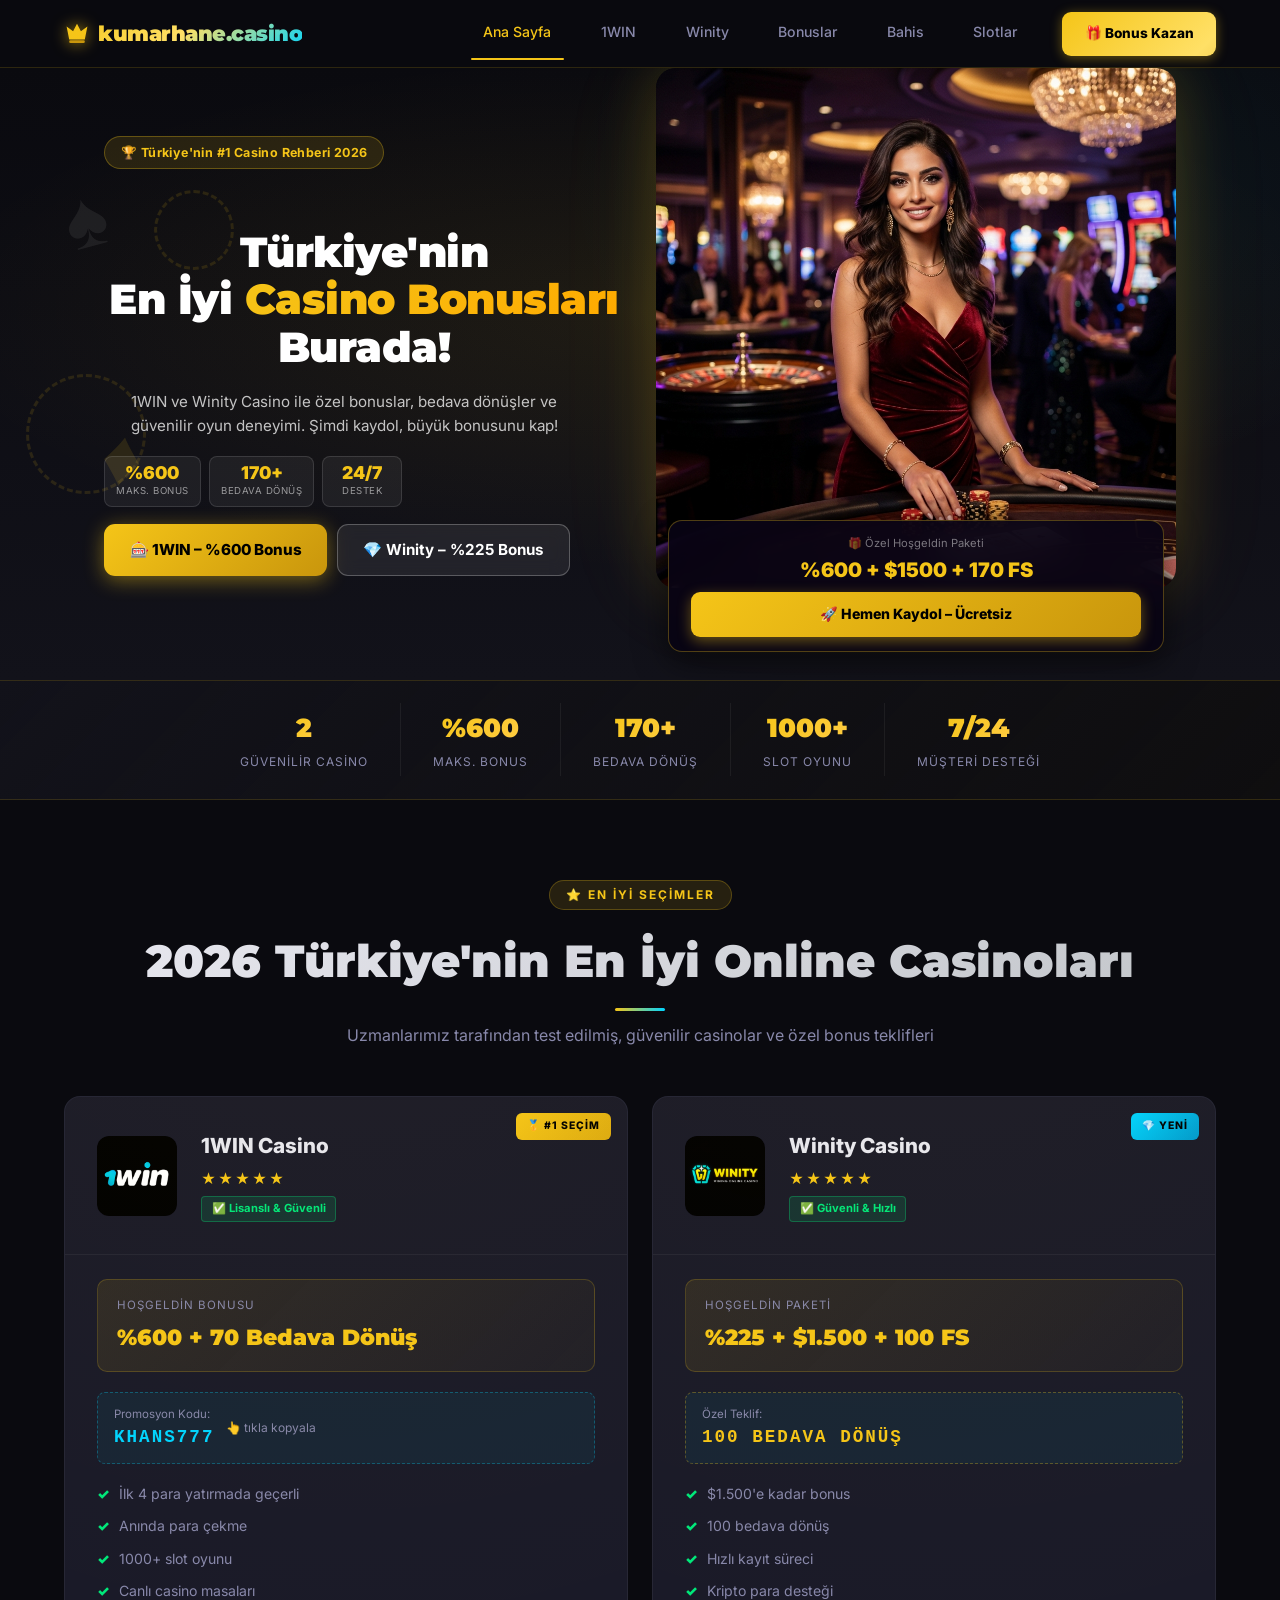
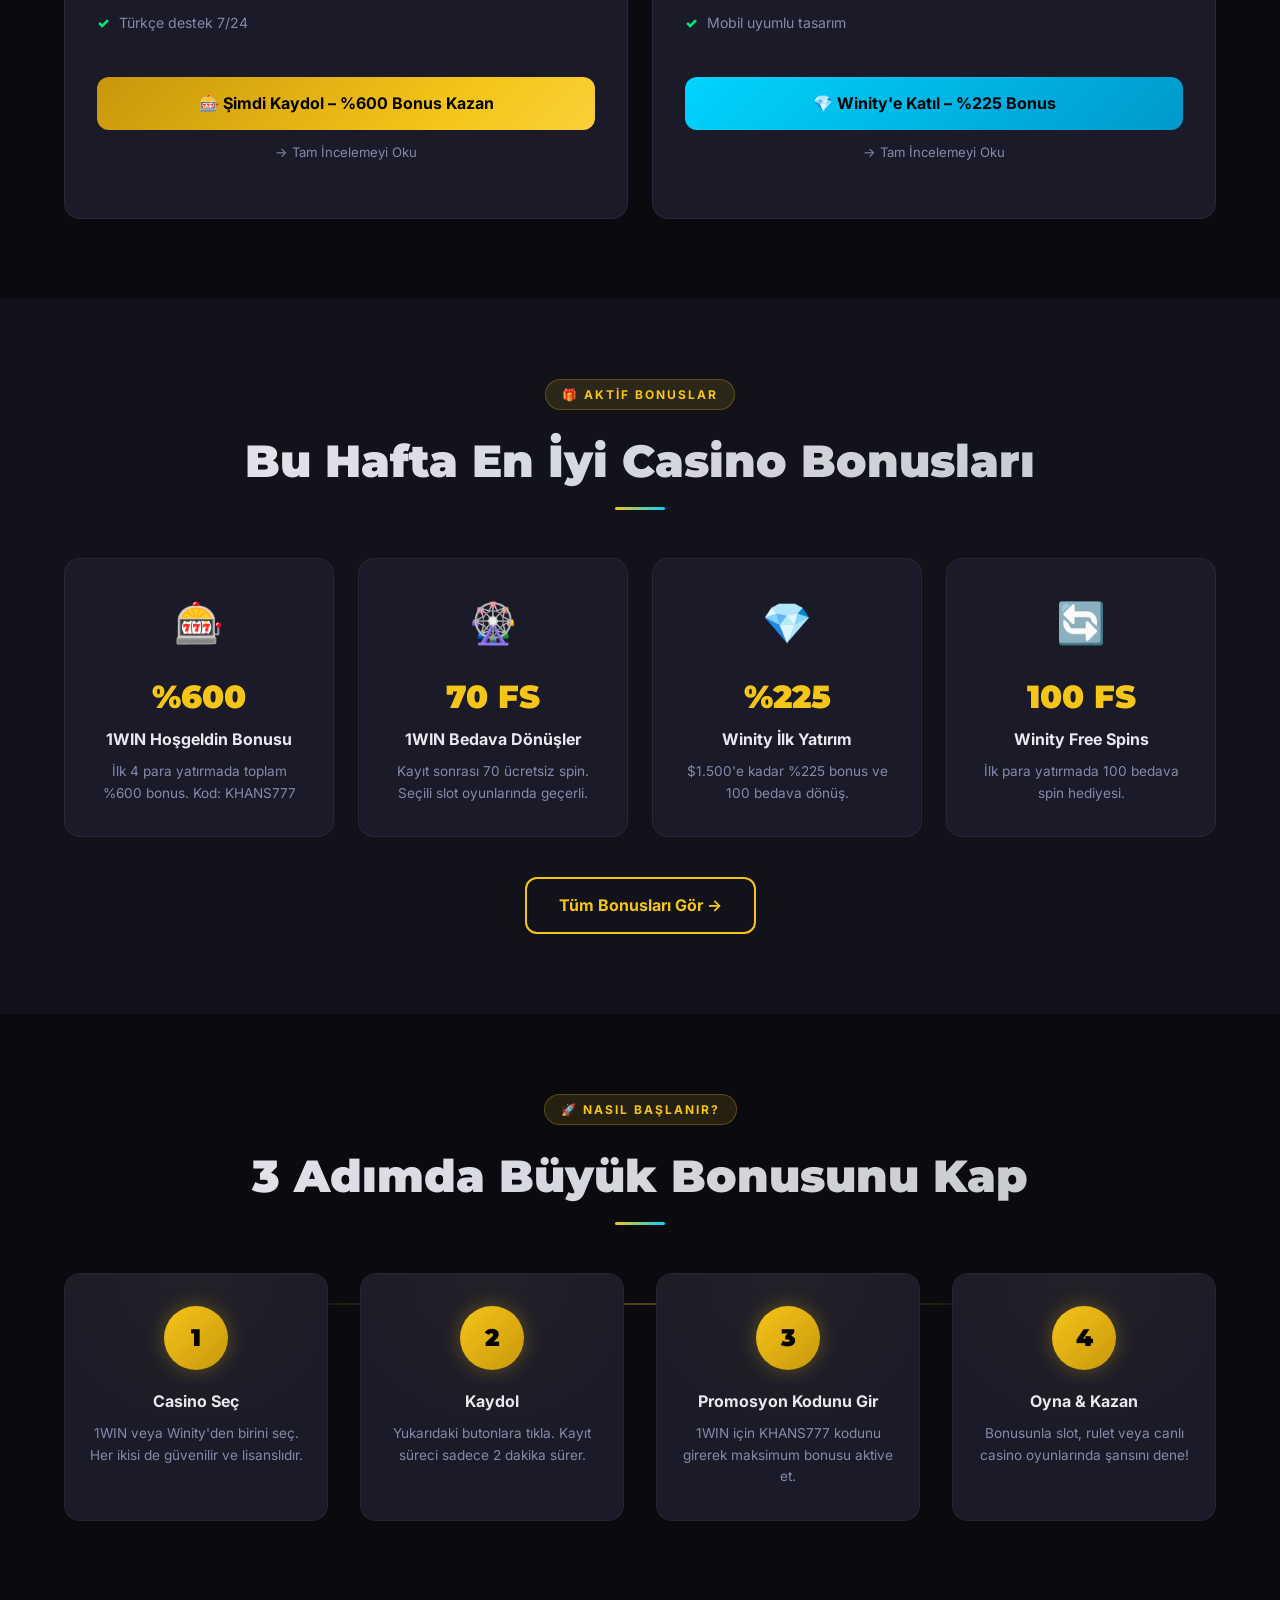
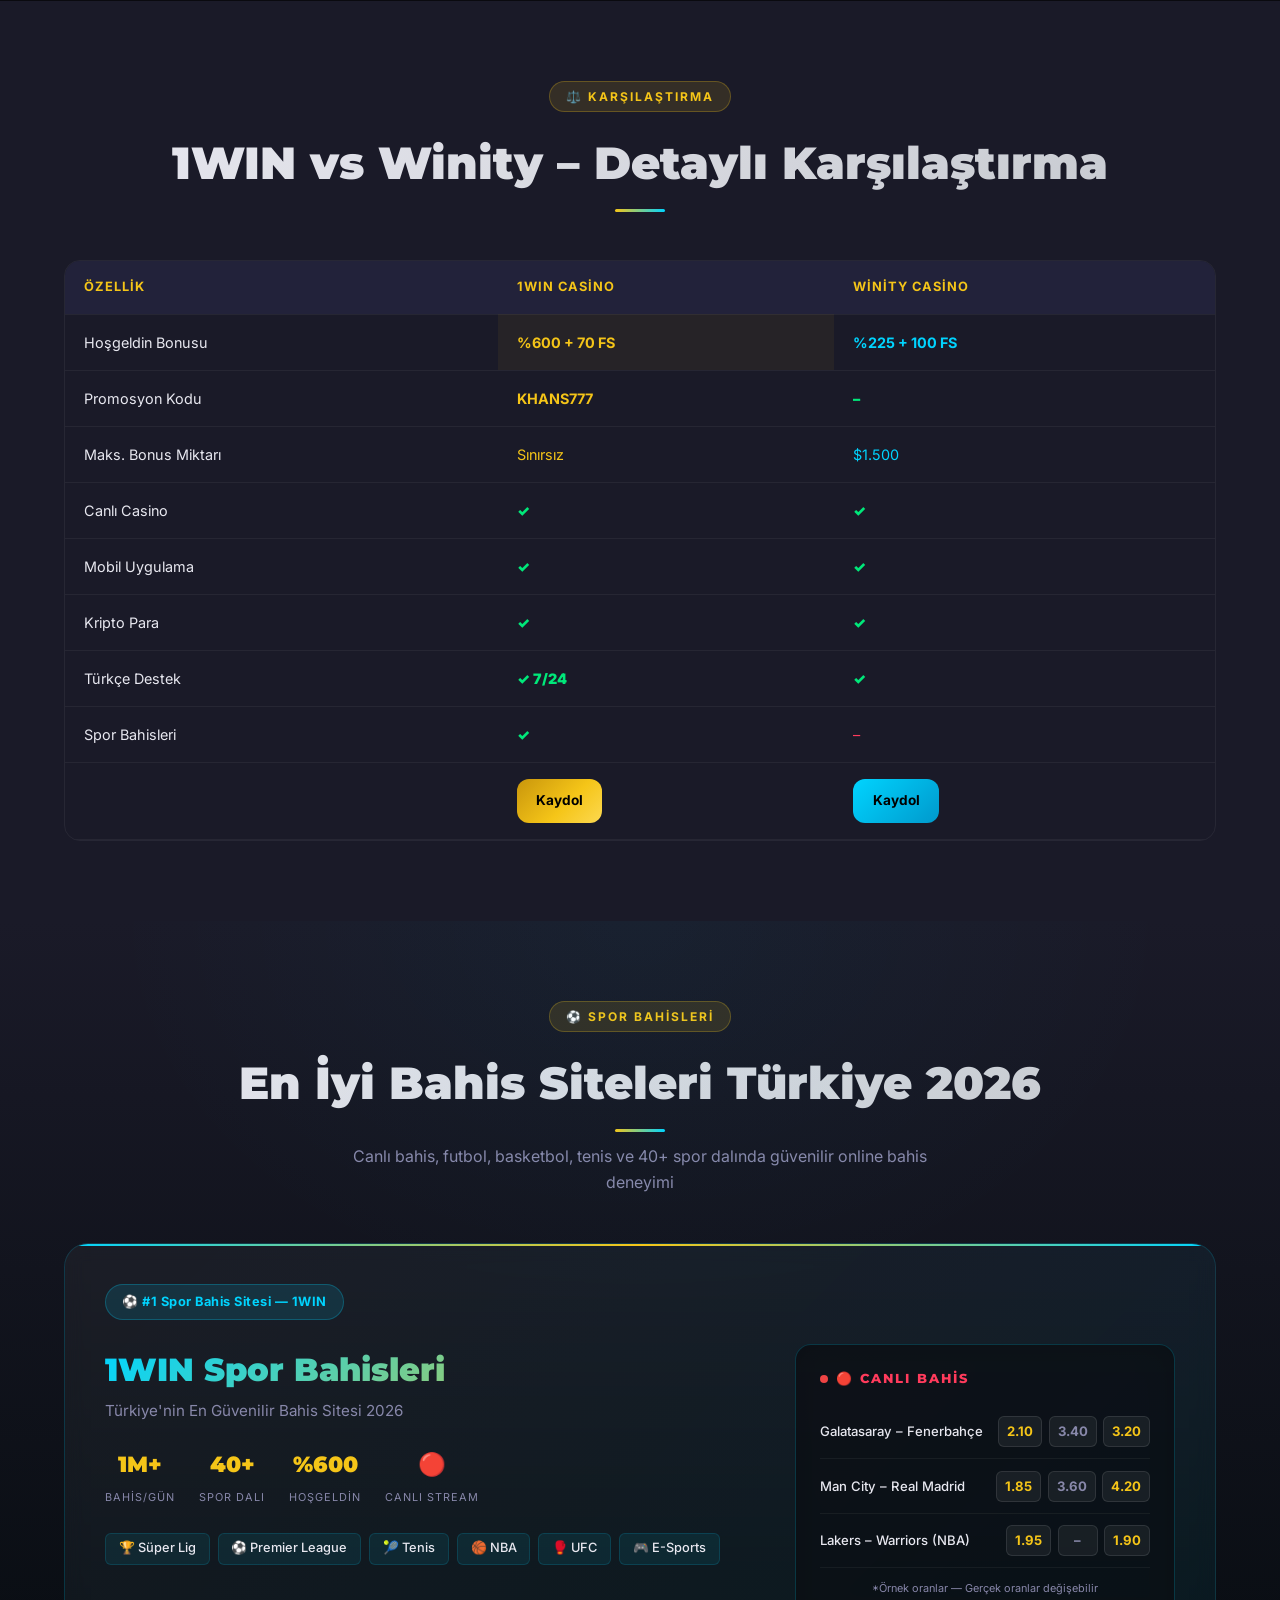
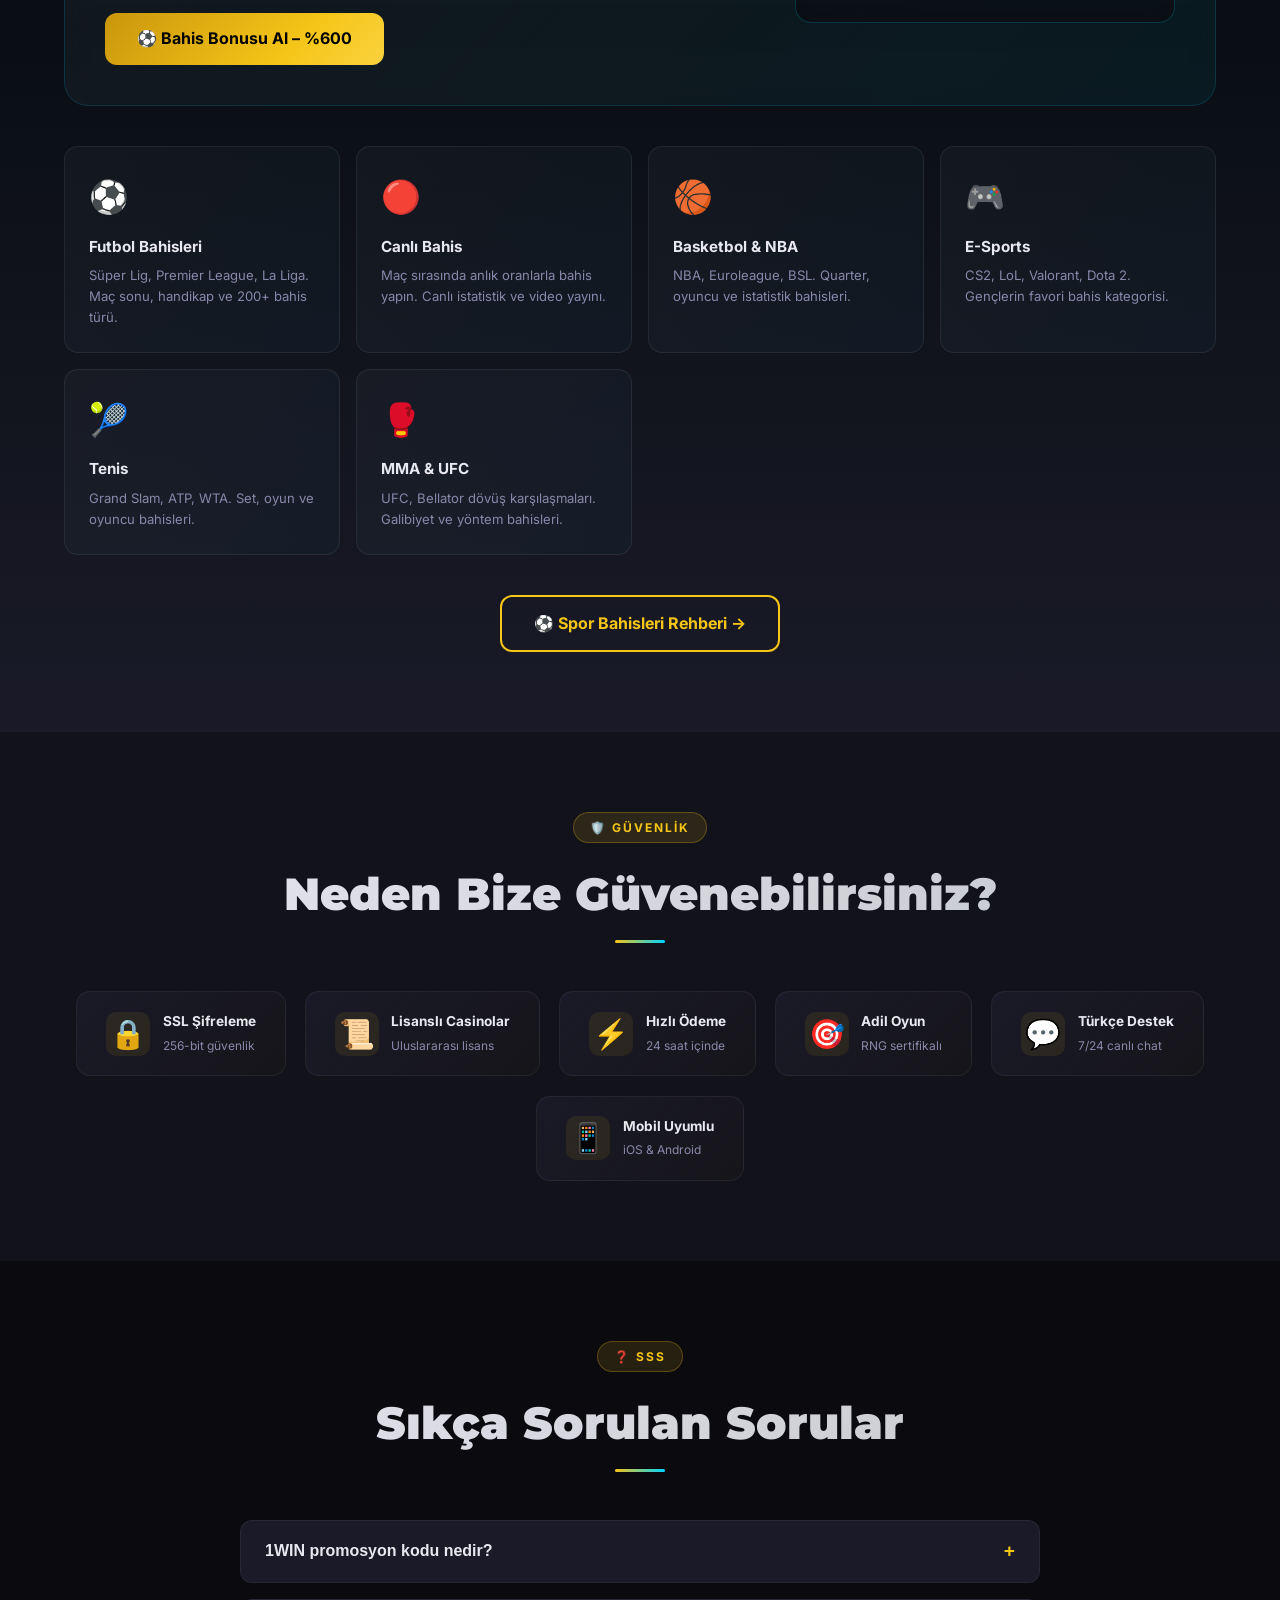
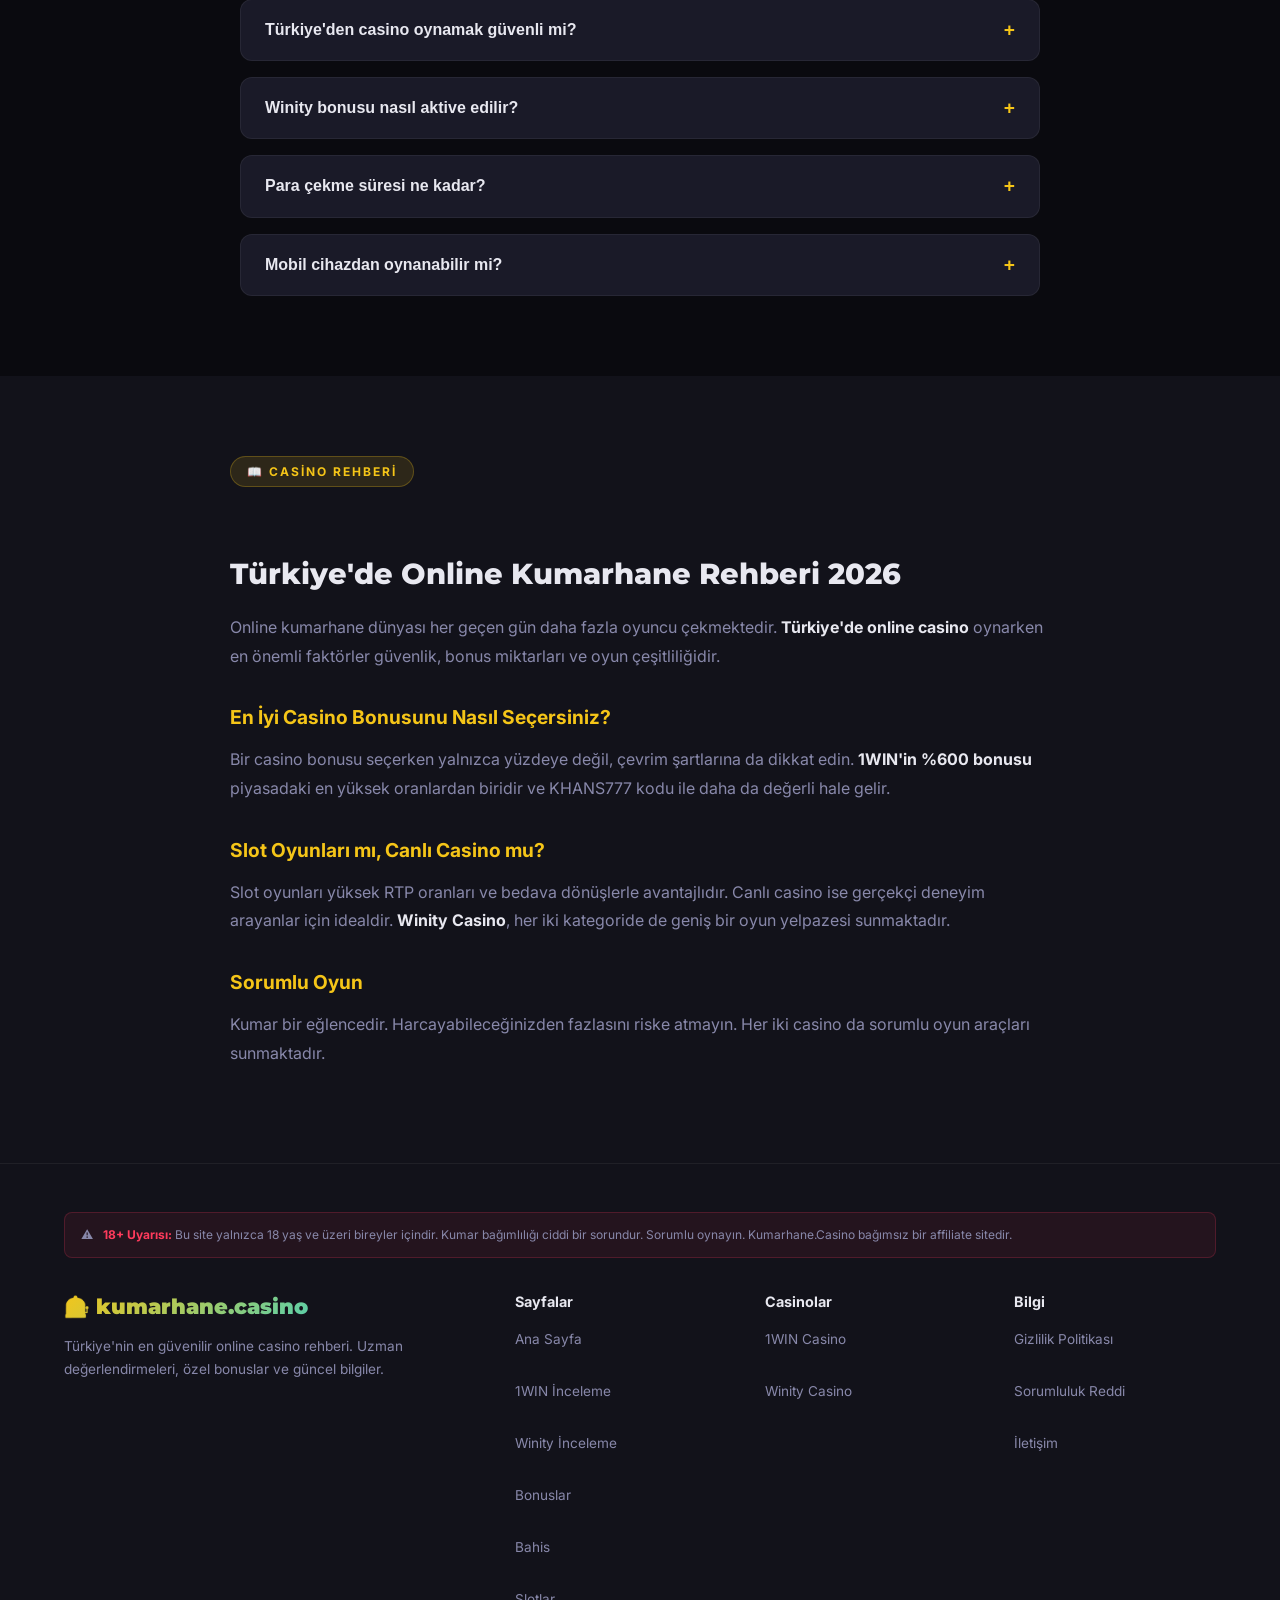
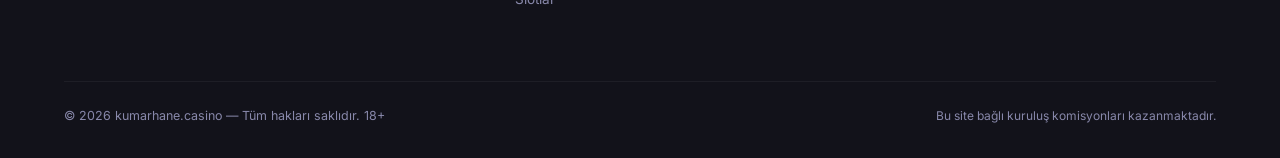
==== commit f842d0e1: "Mobile optimization: compact hero, pills row, full-width CTA buttons, smaller navbar btn" ====
--- a/index.html
+++ b/index.html
@@ -1,4 +1,4 @@
-﻿<!DOCTYPE html>
+<!DOCTYPE html>
 <html lang="tr">
 <head>
 <meta charset="UTF-8">
@@ -58,14 +58,14 @@
 .kh-hero-split{display:grid;grid-template-columns:1fr 1fr;gap:2rem;align-items:center;max-width:1200px;margin:0 auto;padding:0 5% 36px;position:relative;z-index:2}
 .kh-hero-left{display:flex;flex-direction:column;gap:1.1rem}
 .kh-hero-badge{display:inline-flex;align-items:center;gap:0.4rem;background:rgba(245,197,24,0.12);border:1px solid rgba(245,197,24,0.3);color:#f5c518;padding:0.35rem 1rem;border-radius:50px;font-size:0.78rem;font-weight:700;letter-spacing:0.4px;width:fit-content}
-.kh-hero-title{font-family:'Montserrat',sans-serif;font-size:clamp(1.8rem,3.2vw,2.6rem);font-weight:900;line-height:1.15;color:#fff;letter-spacing:-0.5px;margin-top:1em}
+.kh-hero-title{font-family:'Montserrat',sans-serif;font-size:clamp(1.6rem,6vw,2.6rem);font-weight:900;line-height:1.15;color:#fff;letter-spacing:-0.5px;margin-top:1em}
 .kh-hero-title .hl{background:linear-gradient(135deg,#f5c518,#ffaa00);-webkit-background-clip:text;-webkit-text-fill-color:transparent}
 .kh-hero-sub{font-size:0.95rem;color:rgba(255,255,255,0.75);line-height:1.6;max-width:480px}
-.kh-hero-pills{display:flex;gap:0.7rem;flex-wrap:wrap}
-.kh-pill{background:rgba(255,255,255,0.06);border:1px solid rgba(255,255,255,0.12);border-radius:8px;padding:0.55rem 1rem;text-align:center;min-width:90px}
-.kh-pill-val{display:block;font-size:1.2rem;font-weight:900;color:#f5c518;line-height:1}
-.kh-pill-lbl{display:block;font-size:0.65rem;color:rgba(255,255,255,0.55);text-transform:uppercase;letter-spacing:0.5px;margin-top:0.15rem}
-.kh-hero-btns{display:flex;gap:0.8rem;flex-wrap:wrap}
+.kh-hero-pills{display:flex;gap:0.5rem;flex-wrap:wrap}
+.kh-pill{background:rgba(255,255,255,0.06);border:1px solid rgba(255,255,255,0.12);border-radius:8px;padding:0.45rem 0.7rem;text-align:center;min-width:80px}
+.kh-pill-val{display:block;font-size:1.1rem;font-weight:900;color:#f5c518;line-height:1}
+.kh-pill-lbl{display:block;font-size:0.6rem;color:rgba(255,255,255,0.55);text-transform:uppercase;letter-spacing:0.5px;margin-top:0.1rem}
+.kh-hero-btns{display:flex;gap:0.6rem;flex-wrap:wrap}
 .kh-btn-gold{display:inline-flex;align-items:center;gap:0.4rem;background:linear-gradient(135deg,#f5c518,#c9960c);color:#000;font-weight:800;font-size:0.95rem;padding:0.78rem 1.6rem;border-radius:11px;text-decoration:none;box-shadow:0 4px 20px rgba(245,197,24,0.45);transition:all .3s}
 .kh-btn-gold:hover{transform:translateY(-2px);box-shadow:0 8px 28px rgba(245,197,24,0.65)}
 .kh-btn-outline{display:inline-flex;align-items:center;gap:0.4rem;background:rgba(255,255,255,0.08);border:1.5px solid rgba(255,255,255,0.25);color:#fff;font-weight:700;font-size:0.95rem;padding:0.78rem 1.6rem;border-radius:11px;text-decoration:none;transition:all .3s;backdrop-filter:blur(8px)}
@@ -77,7 +77,7 @@
 .kh-cta-card .cc-bonus{font-size:1.25rem;font-weight:900;color:#f5c518;margin-bottom:0.6rem;line-height:1.2}
 .kh-cta-card .cc-btn{display:block;background:linear-gradient(135deg,#f5c518,#c9960c);color:#000;font-weight:800;font-size:0.88rem;padding:0.7rem;border-radius:9px;text-decoration:none;transition:all .3s;box-shadow:0 4px 14px rgba(245,197,24,0.4)}
 .kh-cta-card .cc-btn:hover{transform:translateY(-2px)}
-@media(max-width:900px){.kh-hero-split{grid-template-columns:1fr;padding:80px 4% 32px;gap:1.5rem}.kh-hero-left{text-align:center;align-items:center}.kh-hero-sub{text-align:center}.kh-hero-btns{justify-content:center}.kh-hero-pills{justify-content:center}}
+@media(max-width:900px){.kh-hero-split{grid-template-columns:1fr;padding:10px 4% 20px;gap:0.8rem}.kh-hero-right{display:none}.kh-hero-left{text-align:center;align-items:center;gap:0.7rem}.kh-hero-title{margin-top:0.4em;font-size:clamp(1.5rem,7vw,2rem)}.kh-hero-sub{font-size:0.85rem;line-height:1.5}.kh-hero-btns{justify-content:center;width:100%;flex-direction:column;gap:0.5rem}.kh-btn-gold,.kh-btn-outline{width:100%;justify-content:center;padding:0.75rem 1rem;font-size:0.95rem}.kh-hero-pills{justify-content:center;gap:0.4rem}.kh-pill{min-width:70px;padding:0.4rem 0.5rem}.kh-hero-badge{font-size:0.72rem}}
 </style>
 
 <section class="hero" style="min-height:auto;padding:0;margin-top:68px">
--- a/assets/css/style.css
+++ b/assets/css/style.css
@@ -1,4 +1,4 @@
-@import url('https://fonts.googleapis.com/css2?family=Inter:wght@300;400;500;600;700;800;900&family=Montserrat:wght@700;800;900&display=swap');
+﻿@import url('https://fonts.googleapis.com/css2?family=Inter:wght@300;400;500;600;700;800;900&family=Montserrat:wght@700;800;900&display=swap');
 
 :root {
   --gold: #f5c518;
@@ -1200,4 +1200,59 @@
 
 @media (max-width: 360px) {
   .slot-grid { grid-template-columns: 1fr !important; }
+}
+/* ===== CRITICAL MOBILE FIXES v2 ===== */
+@media (max-width: 640px) {
+
+  /* NAVBAR: smaller button, proper alignment */
+  .navbar { height: 56px !important; padding: 0 4% !important; }
+  .btn-nav, .navbar a.btn-nav {
+    font-size: 0.72rem !important;
+    padding: 0.38rem 0.85rem !important;
+    border-radius: 7px !important;
+    min-height: 34px !important;
+    line-height: 1 !important;
+  }
+  .navbar-logo { font-size: 1.05rem !important; }
+  .logo-icon { width: 20px !important; }
+  body { padding-top: 0 !important; }
+
+  /* HERO: compact for above-fold CTA */
+  .hero, .kh-hero-split, [class*="hero-section"], [class*="hero_section"] {
+    padding-top: 8px !important;
+    margin-top: 56px !important;
+  }
+
+  /* STATS PILLS: always 3-column row */
+  .stats-grid, .hero-stats, [class*="stat-grid"], [class*="pills"] {
+    display: grid !important;
+    grid-template-columns: repeat(3, 1fr) !important;
+    gap: 0.4rem !important;
+  }
+  [class*="stat-item"], [class*="stat_item"] {
+    padding: 0.4rem !important;
+  }
+
+  /* BUTTONS: full width, stacked */
+  .hero-buttons, .kh-hero-btns, [class*="hero-btn"], [class*="cta-btn"] {
+    flex-direction: column !important;
+    width: 100% !important;
+    gap: 0.5rem !important;
+  }
+  .hero-buttons a, .kh-hero-btns a,
+  [class*="hero-btn"] a, [class*="cta-btn"] a,
+  .btn-bp, .btn.btn-gold, .btn.btn-cyan {
+    width: 100% !important;
+    text-align: center !important;
+    justify-content: center !important;
+    display: flex !important;
+    padding: 0.8rem 1rem !important;
+  }
+
+  /* Remove right image column on mobile */
+  .kh-hero-right { display: none !important; }
+
+  /* Reduce section heading size */
+  .section-title { font-size: 1.3rem !important; }
+  .section { padding: 1.5rem 1rem !important; }
 }
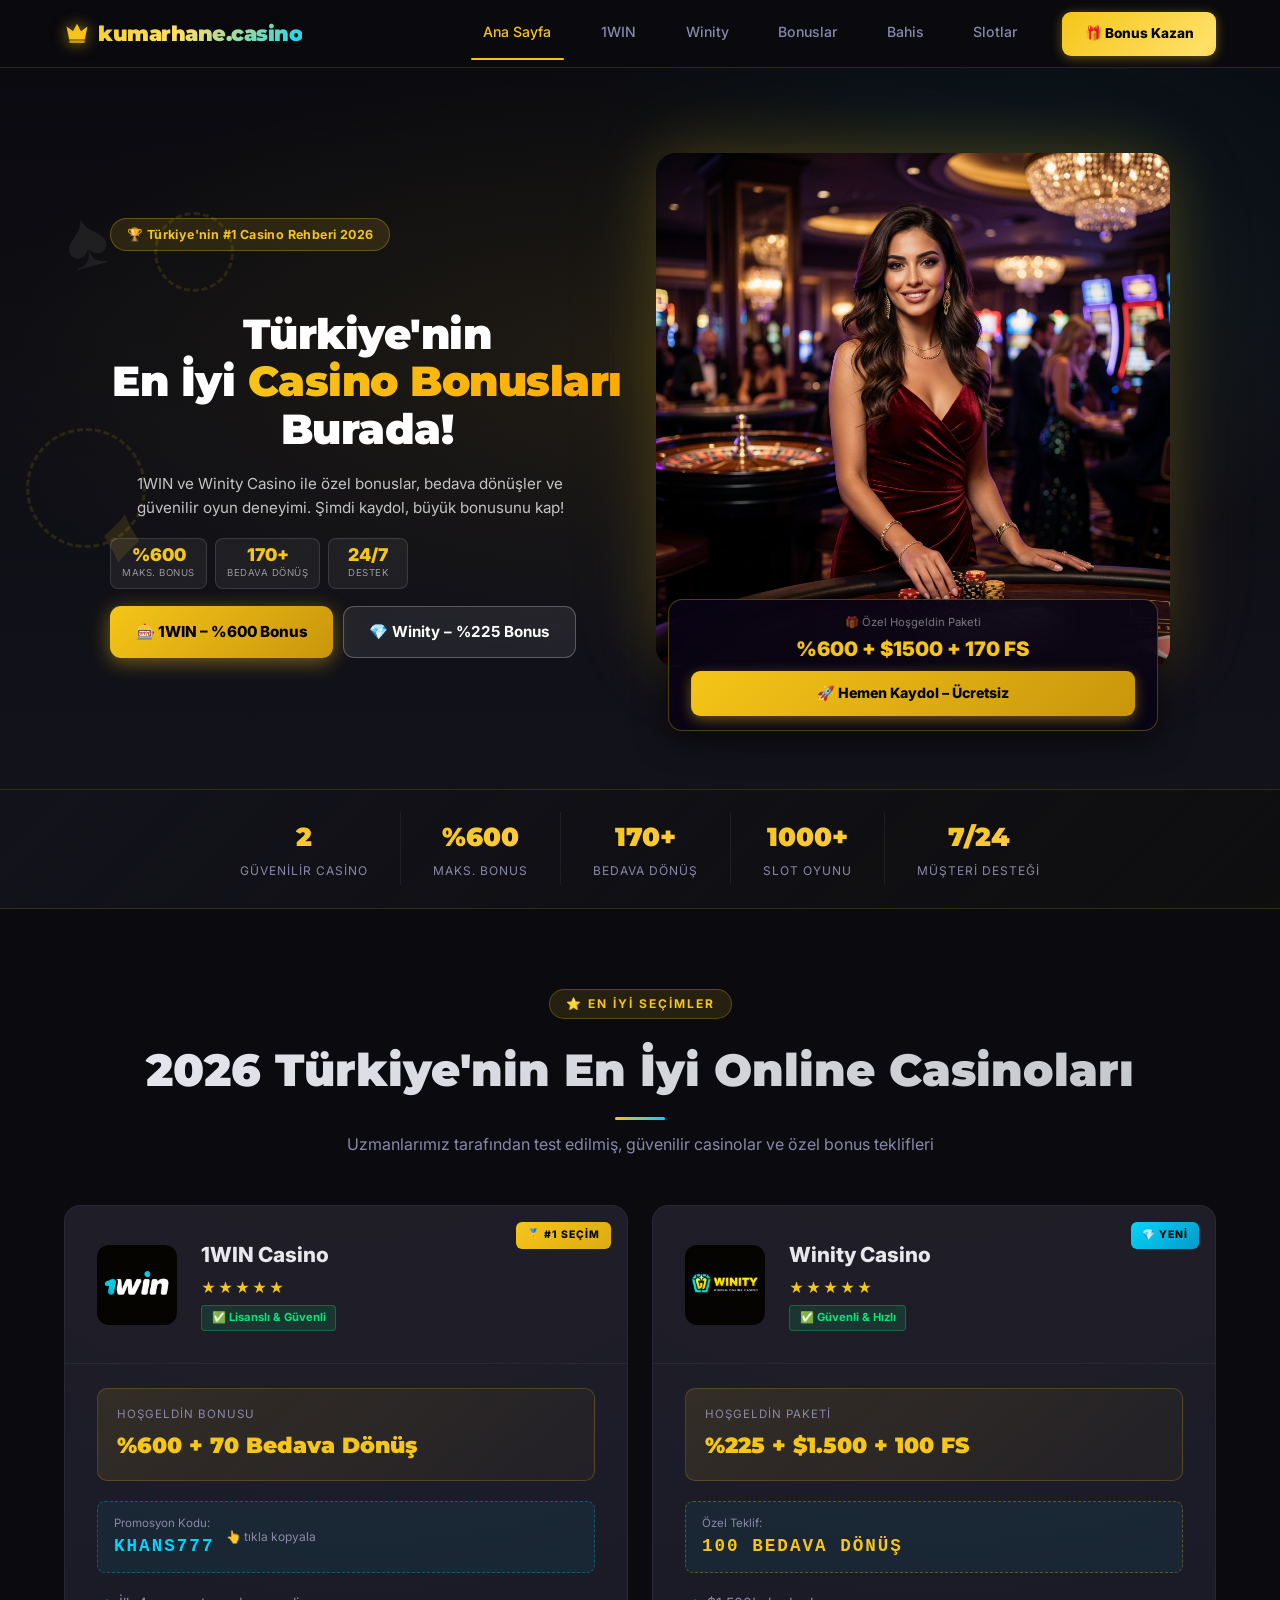
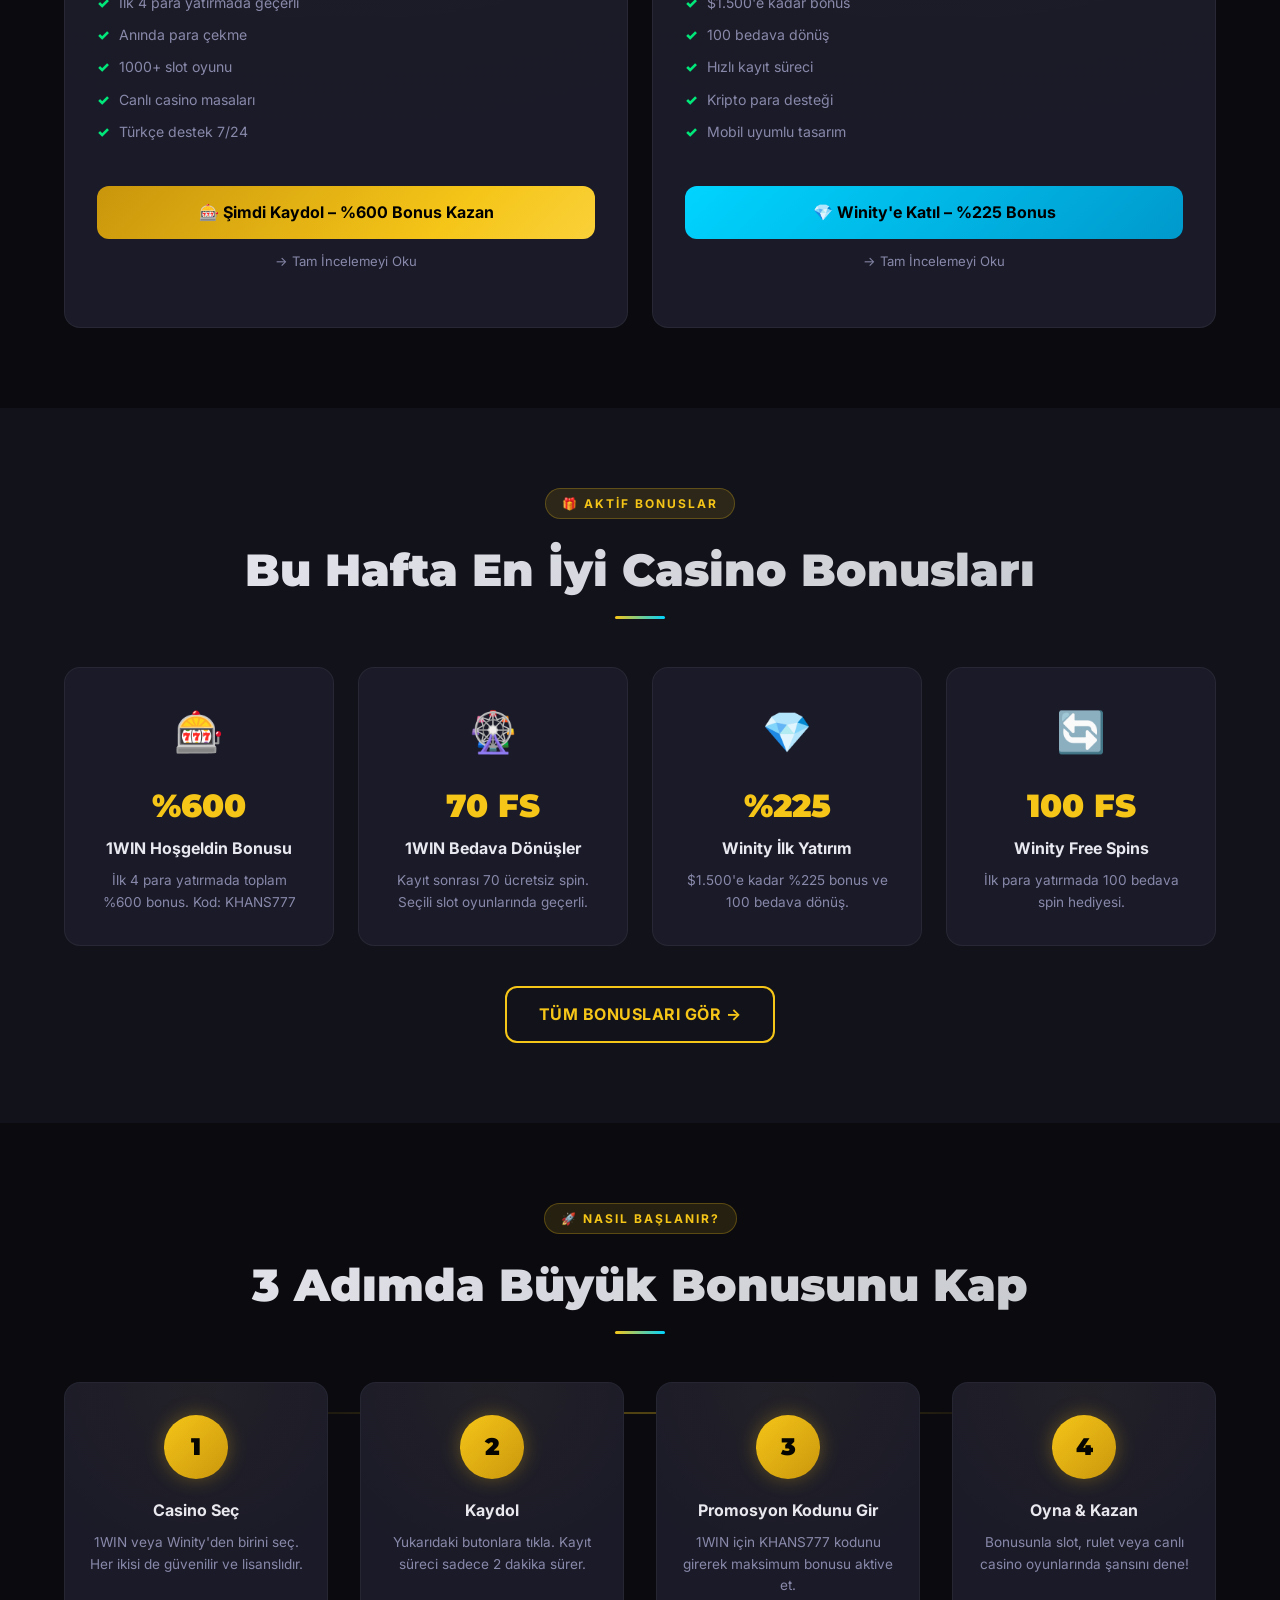
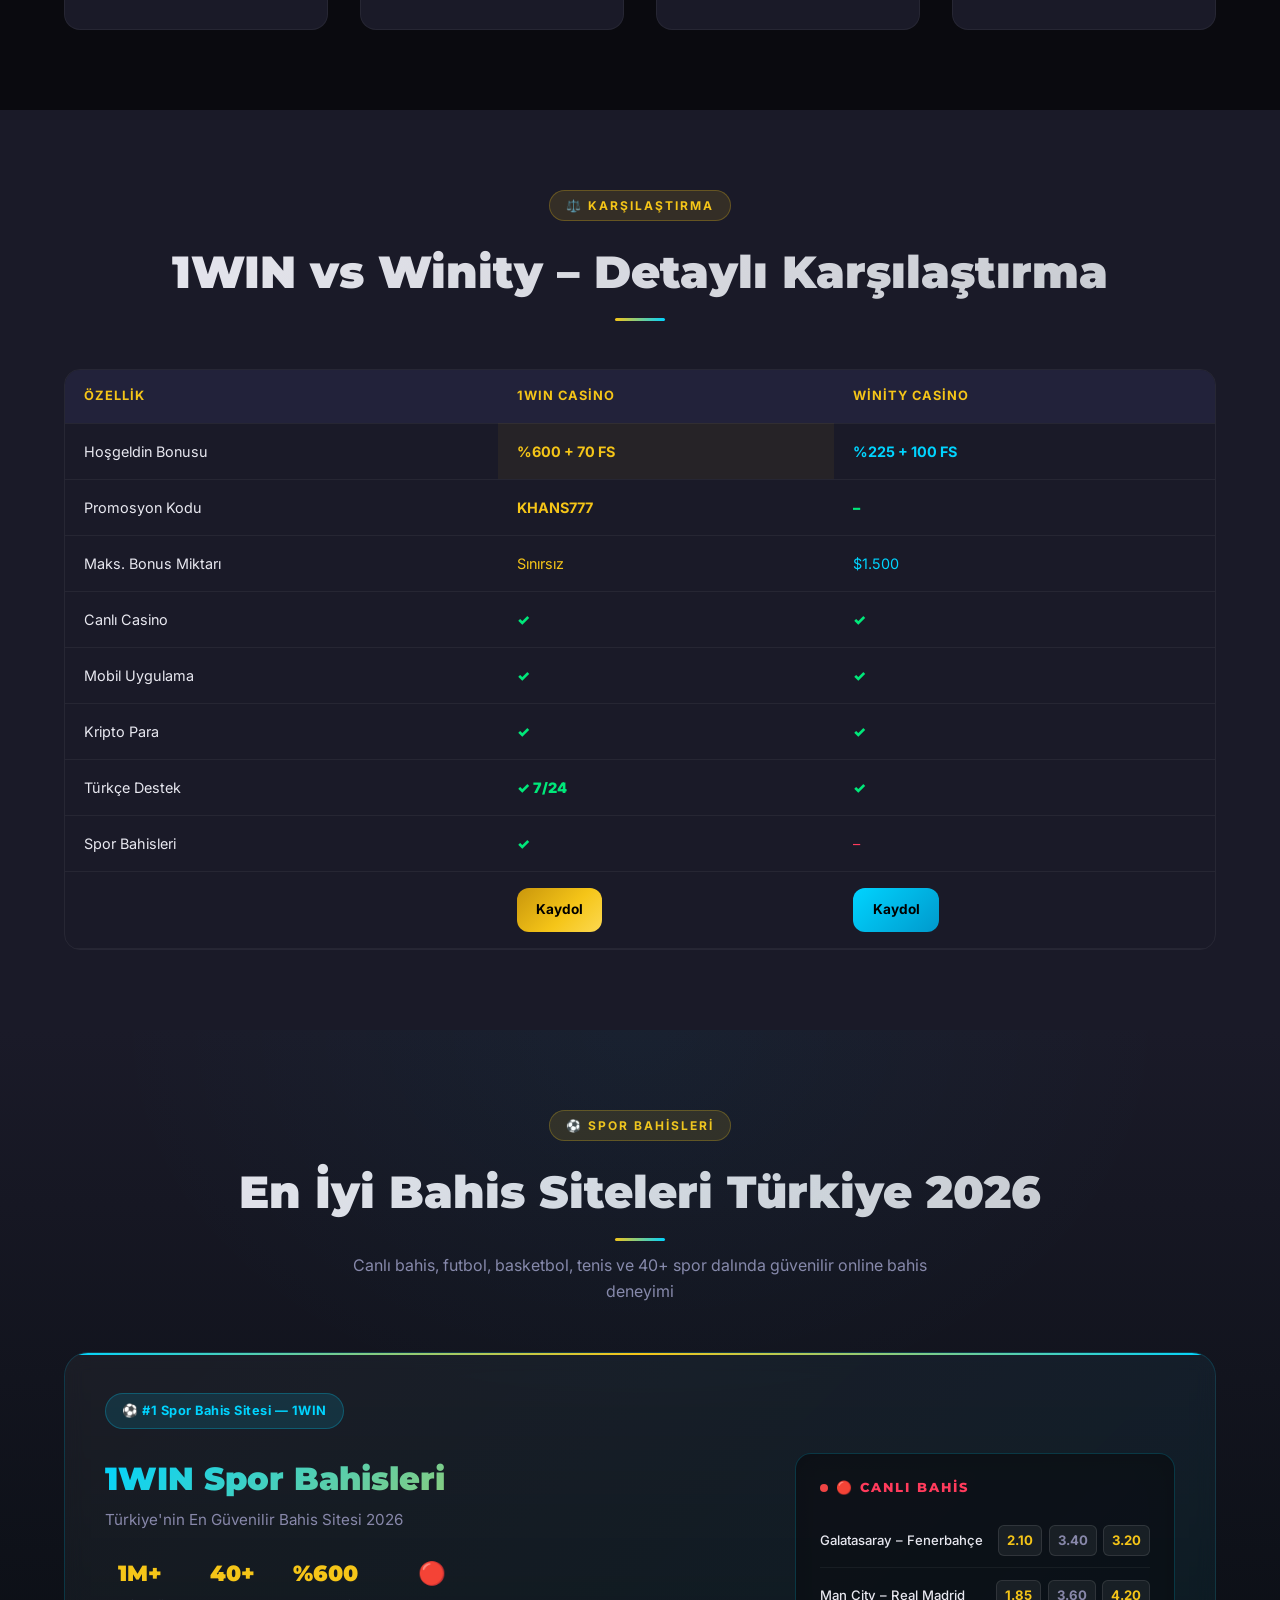
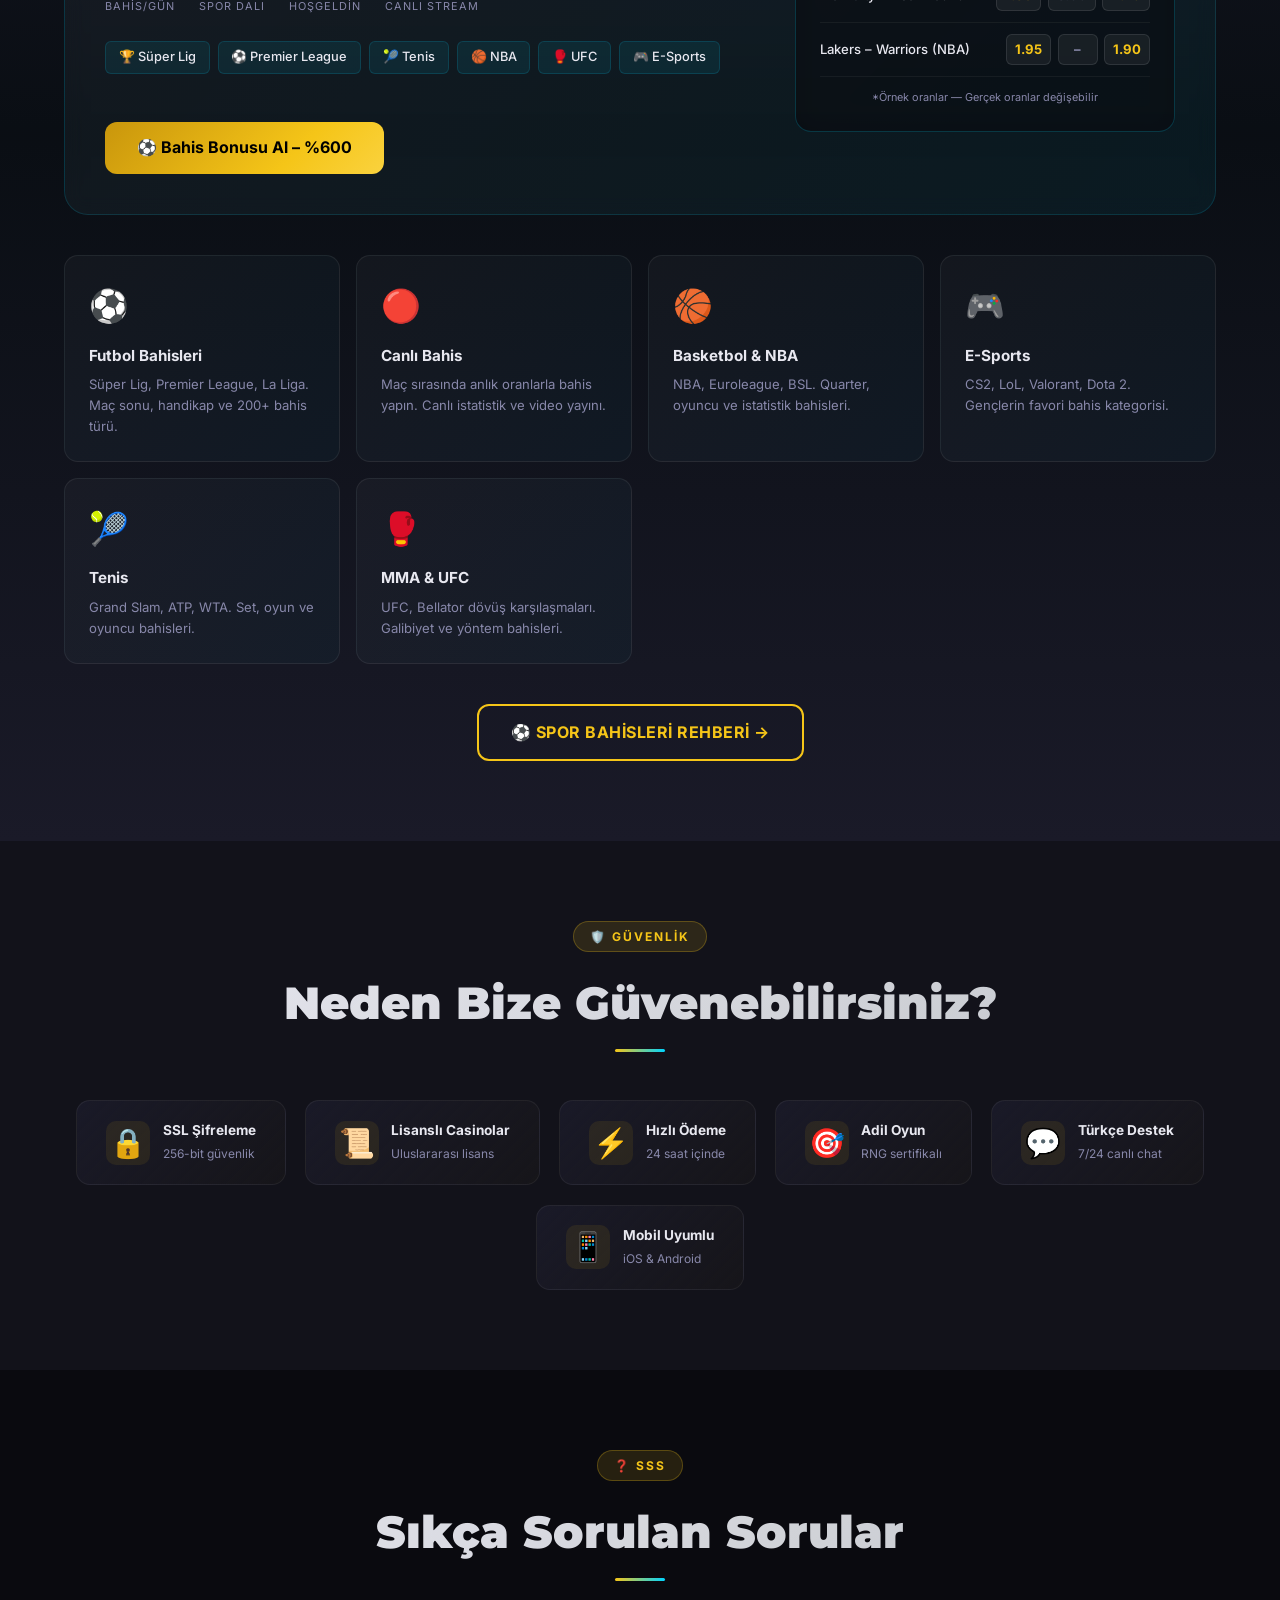
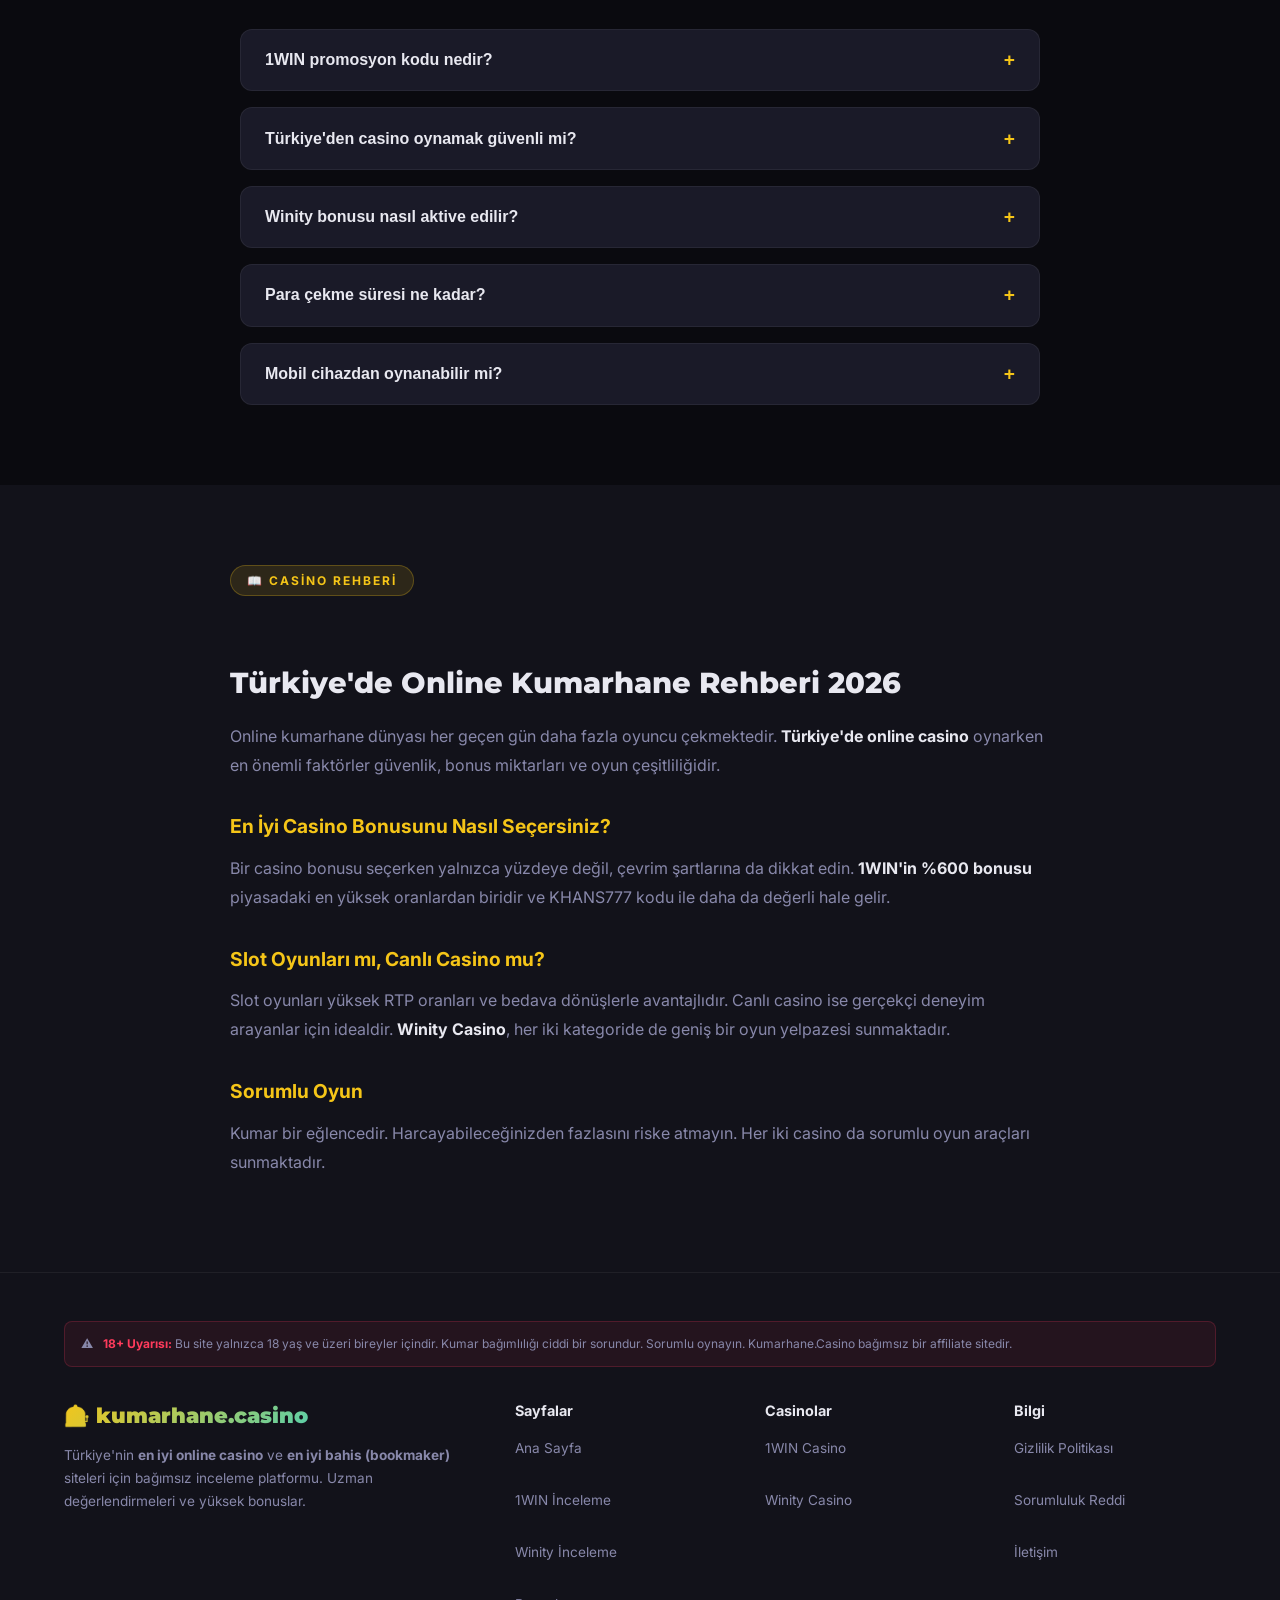
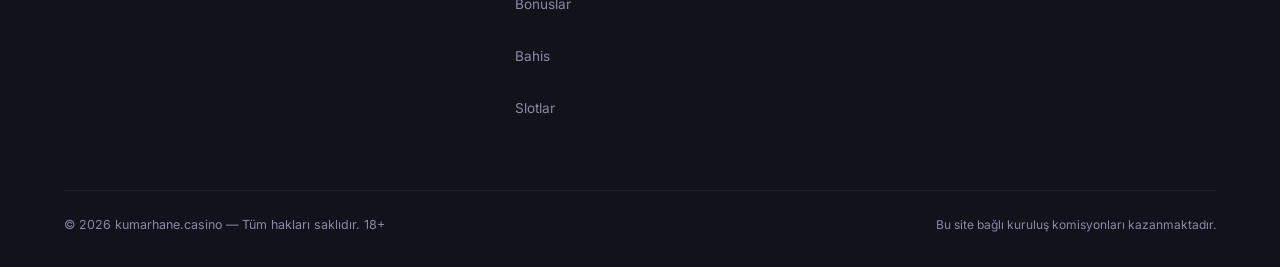
==== commit d043f9ac: "Final SEO, Schema Markup, and Premium Hero optimizations" ====
--- a/index.html
+++ b/index.html
@@ -1,6 +1,14 @@
-<!DOCTYPE html>
+﻿<!DOCTYPE html>
 <html lang="tr">
 <head>
+<!-- Google tag (gtag.js) -->
+<script async src="https://www.googletagmanager.com/gtag/js?id=G-R4NKTTS8LN"></script>
+<script>
+  window.dataLayer = window.dataLayer || [];
+  function gtag(){dataLayer.push(arguments);}
+  gtag('js', new Date());
+  gtag('config', 'G-R4NKTTS8LN');
+</script>
 <meta charset="UTF-8">
 <meta name="viewport" content="width=device-width, initial-scale=1.0">
 <title>Kumarhane.Casino – Türkiye'nin En İyi Online Casino Rehberi 2026</title>
@@ -27,11 +35,53 @@
 <meta property="og:image:height" content="630">
 <link rel="icon" type="image/svg+xml" href="assets/favicon.svg">
 <link rel="stylesheet" href="assets/css/style.css">
+
+
+
 <script type="application/ld+json">
-{"@context":"https://schema.org","@type":"WebSite","name":"Kumarhane.Casino","url":"https://kumarhane.casino","description":"Türkiye online casino rehberi","inLanguage":"tr","potentialAction":{"@type":"SearchAction","target":"https://kumarhane.casino/?q={search_term_string}","query-input":"required name=search_term_string"}}
-</script>
-<script type="application/ld+json">
-{"@context":"https://schema.org","@type":"FAQPage","mainEntity":[{"@type":"Question","name":"1WIN promo kodu nedir?","acceptedAnswer":{"@type":"Answer","text":"1WIN için özel promosyon kodumuzu kullanın: KHANS777. Bu kod ile kaydolduğunuzda %600 hoşgeldin bonusu ve 70 bedava dönüş kazanırsınız."}},{"@type":"Question","name":"Türkiye'den casino oynamak güvenli mi?","acceptedAnswer":{"@type":"Answer","text":"Lisanslı ve güvenilir casinolar seçtiğinizde güvenle oynayabilirsiniz. Önerdiğimiz 1WIN ve Winity, uluslararası lisansa sahip ve SSL şifreleme kullanan platformlardır."}},{"@type":"Question","name":"Winity bonusu nasıl aktive edilir?","acceptedAnswer":{"@type":"Answer","text":"Sitemizdeki Winity linkine tıklayarak kaydolun. Özel bağlantımız üzerinden Kaydolan kullanıcılara otomatik olarak %225 bonus + 100 bedava dönüş tanımlanır."}},{"@type":"Question","name":"Para çekme süresi ne kadar?","acceptedAnswer":{"@type":"Answer","text":"1WIN ve Winity genellikle 24 saat içinde para çekme işlemlerini tamamlar. Kripto para ile çekimlerde bu süre çok daha kısa olabilir."}},{"@type":"Question","name":"Mobil cihazdan oynanabilir mi?","acceptedAnswer":{"@type":"Answer","text":"Evet! Her iki casino da iOS ve Android uygulamasına sahiptir. Mobil tarayıcı üzerinden de sorunsuz oynanabilir."}}]}
+{
+  "@context": "https://schema.org",
+  "@graph": [
+    {
+      "@type": "WebSite",
+      "@id": "https://kumarhane.casino/#website",
+      "url": "https://kumarhane.casino/",
+      "name": "Kumarhane.Casino",
+      "description": "Türkiye'deki en iyi online casinolar: 1WIN %600 bonus + 70 bedava dönüş, Winity %225 bonus. Güvenilir kumarhane değerlendirmeleri ve özel promosyonlar.",
+      "publisher": {
+        "@type": "Organization",
+        "name": "Kumarhane.Casino",
+        "logo": {
+          "@type": "ImageObject",
+          "url": "https://kumarhane.casino/assets/images/logo.png"
+        }
+      }
+    },
+    {
+      "@type": "WebPage",
+      "@id": "https://kumarhane.casino/#webpage",
+      "url": "https://kumarhane.casino/",
+      "name": "Kumarhane.Casino – Türkiye'nin En İyi Online Casino Rehberi 2026",
+      "description": "Türkiye'deki en iyi online casinolar: 1WIN %600 bonus + 70 bedava dönüş, Winity %225 bonus. Güvenilir kumarhane değerlendirmeleri ve özel promosyonlar.",
+      "isPartOf": {
+        "@id": "https://kumarhane.casino/#website"
+      }
+    },
+    {
+      "@type": "Casino",
+      "@id": "https://kumarhane.casino/#casino",
+      "name": "Kumarhane.Casino",
+      "image": "https://kumarhane.casino/assets/images/logo.png",
+      "description": "Türkiye'deki en iyi online casinolar: 1WIN %600 bonus + 70 bedava dönüş, Winity %225 bonus. Güvenilir kumarhane değerlendirmeleri ve özel promosyonlar.",
+      "aggregateRating": {
+        "@type": "AggregateRating",
+        "ratingValue": "4.9",
+        "bestRating": "5",
+        "ratingCount": "1250"
+      }
+    }
+  ]
+}
 </script>
 </head>
 <body>
@@ -426,7 +476,7 @@
   <div class="footer-grid">
     <div>
       <div class="footer-brand-name">🎰 kumarhane.casino</div>
-      <p class="footer-desc">Türkiye'nin en güvenilir online casino rehberi. Uzman değerlendirmeleri, özel bonuslar ve güncel bilgiler.</p>
+      <p class="footer-desc">Türkiye'nin <strong>en iyi online casino</strong> ve <strong>en iyi bahis (bookmaker)</strong> siteleri için bağımsız inceleme platformu. Uzman değerlendirmeleri ve yüksek bonuslar.</p>
     </div>
     <div>
       <div class="footer-col-title">Sayfalar</div>
--- a/assets/css/style.css
+++ b/assets/css/style.css
@@ -1201,58 +1201,256 @@
 @media (max-width: 360px) {
   .slot-grid { grid-template-columns: 1fr !important; }
 }
-/* ===== CRITICAL MOBILE FIXES v2 ===== */
-@media (max-width: 640px) {
-
-  /* NAVBAR: smaller button, proper alignment */
-  .navbar { height: 56px !important; padding: 0 4% !important; }
-  .btn-nav, .navbar a.btn-nav {
-    font-size: 0.72rem !important;
-    padding: 0.38rem 0.85rem !important;
-    border-radius: 7px !important;
-    min-height: 34px !important;
-    line-height: 1 !important;
-  }
-  .navbar-logo { font-size: 1.05rem !important; }
-  .logo-icon { width: 20px !important; }
-  body { padding-top: 0 !important; }
-
-  /* HERO: compact for above-fold CTA */
-  .hero, .kh-hero-split, [class*="hero-section"], [class*="hero_section"] {
-    padding-top: 8px !important;
-    margin-top: 56px !important;
-  }
-
-  /* STATS PILLS: always 3-column row */
-  .stats-grid, .hero-stats, [class*="stat-grid"], [class*="pills"] {
-    display: grid !important;
-    grid-template-columns: repeat(3, 1fr) !important;
-    gap: 0.4rem !important;
-  }
-  [class*="stat-item"], [class*="stat_item"] {
-    padding: 0.4rem !important;
-  }
-
-  /* BUTTONS: full width, stacked */
-  .hero-buttons, .kh-hero-btns, [class*="hero-btn"], [class*="cta-btn"] {
+
+/* ===== MOBILE FIX FINAL - CLEAN ===== */
+html { overflow-x: hidden; }
+body { overflow-x: hidden; }
+
+@media (max-width: 768px) {
+
+  /* NAVBAR: hide button, keep burger */
+  .btn-nav, a.btn-nav { display: none !important; }
+  .navbar, nav {
+    display: flex !important;
+    align-items: center !important;
+    justify-content: space-between !important;
+    padding: 0 16px !important;
+    height: 56px !important;
+    box-sizing: border-box !important;
+    position: fixed !important;
+    top: 0; left: 0; right: 0; width: 100%;
+    z-index: 1000;
+  }
+
+  /* BURGER centered */
+  .burger, .hamburger, .nav-toggle,
+  button[class*="toggle"], button[class*="burger"] {
+    display: flex !important;
+    align-items: center !important;
+    justify-content: center !important;
+    flex-direction: column !important;
+    gap: 5px !important;
+    width: 40px !important; height: 40px !important;
+    min-width: 40px !important;
+    padding: 0 !important;
+    background: none !important;
+    border: none !important;
+    flex-shrink: 0 !important;
+    margin-left: auto !important;
+  }
+
+  /* SCROLLBAR hide */
+  ::-webkit-scrollbar { display: none; width: 0; }
+
+  /* HERO: proper top spacing for fixed navbar */
+  .hero, section.hero, [class*="page-hero"], [class*="hero-section"] {
+    margin-top: 0 !important;
+    padding-top: 70px !important;
+  }
+
+  /* HERO inner pages - only reduce font, don't break layout */
+  .hero-title, .page-hero-title {
+    font-size: clamp(1.4rem, 6vw, 2rem) !important;
+    word-break: break-word !important;
+  }
+  .hero-sub, .page-hero-sub {
+    font-size: 0.85rem !important;
+    line-height: 1.5 !important;
+  }
+
+  /* HERO SPLIT: single column, keep image visible */
+  .hero-split {
+    grid-template-columns: 1fr !important;
+    padding: 0 4% !important;
+  }
+  .hero-split-left { text-align: center !important; }
+  /* Keep right side hidden only on main hero (has the card overlay) */
+  .hero-split-right { display: block !important; margin-top: 1rem; }
+
+  /* BUTTONS: full width stacked */
+  .hero-buttons {
     flex-direction: column !important;
     width: 100% !important;
-    gap: 0.5rem !important;
-  }
-  .hero-buttons a, .kh-hero-btns a,
-  [class*="hero-btn"] a, [class*="cta-btn"] a,
-  .btn-bp, .btn.btn-gold, .btn.btn-cyan {
+    gap: 0.6rem !important;
+  }
+  .hero-buttons .btn, .hero-buttons a {
     width: 100% !important;
     text-align: center !important;
     justify-content: center !important;
     display: flex !important;
-    padding: 0.8rem 1rem !important;
-  }
-
-  /* Remove right image column on mobile */
-  .kh-hero-right { display: none !important; }
-
-  /* Reduce section heading size */
-  .section-title { font-size: 1.3rem !important; }
-  .section { padding: 1.5rem 1rem !important; }
-}+  }
+
+  /* STATS PILLS: 3 column */
+  .hero-bonus-pills {
+    display: flex !important;
+    flex-wrap: nowrap !important;
+    gap: 0.4rem !important;
+    width: 100% !important;
+  }
+  .bonus-pill {
+    flex: 1 !important;
+    min-width: 0 !important;
+    padding: 0.5rem 0.3rem !important;
+  }
+  .bonus-pill-val { font-size: 0.9rem !important; }
+  .bonus-pill-label { font-size: 0.55rem !important; }
+
+  /* KUMARHANE pills */
+  .kh-hero-pills {
+    display: flex !important;
+    flex-wrap: nowrap !important;
+    gap: 0.4rem !important;
+    width: 100% !important;
+  }
+  .kh-pill { flex: 1 !important; min-width: 0 !important; padding: 0.4rem 0.3rem !important; }
+  .kh-hero-btns {
+    flex-direction: column !important;
+    width: 100% !important;
+    gap: 0.5rem !important;
+  }
+  .kh-btn-gold, .kh-btn-outline {
+    width: 100% !important; justify-content: center !important;
+  }
+  .kh-hero-right { display: block !important; }
+
+  /* SECTION padding */
+  .section { padding: 2rem 4% !important; }
+
+  /* FLOATING DECOS: hide to prevent overflow */
+  .hd-suit, .hd-chip, .hero-decos { display: none !important; }
+
+  /* PAGE HERO inner pages - keep image, fix text */
+  .page-banner, [class*="page-hero"] {
+    padding: 80px 4% 2rem !important;
+    text-align: center !important;
+  }
+  .page-banner-btns, [class*="page-hero-btns"] {
+    flex-direction: column !important;
+    gap: 0.5rem !important;
+    width: 100% !important;
+  }
+  .page-banner-btns a, [class*="page-hero-btns"] a {
+    width: 100% !important;
+    text-align: center !important;
+    display: flex !important;
+    justify-content: center !important;
+  }
+}
+
+/* ===== FOOTER MOBILE: compact 2-col ===== */
+@media (max-width: 768px) {
+  footer { padding: 1.2rem 4% !important; }
+  .footer-grid, footer > div:not(.footer-bottom):not(.gambling-warning) {
+    display: grid !important;
+    grid-template-columns: 1fr 1fr !important;
+    gap: 1rem 1.5rem !important;
+  }
+  .footer-brand { font-size: 0.9rem !important; }
+  .footer-desc { font-size: 0.72rem !important; display: none !important; }
+  .footer-col-title { font-size: 0.72rem !important; margin-bottom: 0.4rem !important; }
+  .footer-links a { font-size: 0.72rem !important; padding: 0.15rem 0 !important; }
+  .footer-bottom {
+    flex-direction: column !important;
+    text-align: center !important;
+    gap: 0.2rem !important;
+    margin-top: 0.8rem !important;
+    padding-top: 0.8rem !important;
+    font-size: 0.68rem !important;
+  }
+  .gambling-warning { font-size: 0.68rem !important; padding: 0.6rem !important; }
+}
+/* ===== NAVBAR BUTTON TEXT CENTER (all screens) ===== */
+.btn-nav, a.btn-nav, nav a.btn-nav,
+.navbar a[class*="btn"], nav a[class*="btn"] {
+  display: inline-flex !important;
+  align-items: center !important;
+  justify-content: center !important;
+  text-align: center !important;
+  white-space: nowrap !important;
+  line-height: 1 !important;
+  vertical-align: middle !important;
+}
+/* ===== HIDE NAV BUTTON MOBILE ===== */
+@media (max-width: 768px) {
+  .btn-nav, a.btn-nav,
+  nav a[class*="btn"], .navbar a[class*="btn"],
+  .navbar .btn-gold, .navbar .btn-green,
+  .navbar-right a[class*="btn"],
+  a[class*="nav-cta"], a[class*="btn-nav"] {
+    display: none !important;
+  }
+}
+
+
+/* === HERO COMPACT UPGRADE === */
+.hero {
+  min-height: auto !important;
+  padding: 85px 4% 30px !important; /* Reduced top and bottom padding */
+}
+.hero-grid {
+  gap: 1.5rem !important;
+  align-items: center !important;
+}
+.hero-right {
+  max-width: 375px !important; /* INCREASED BY ~10% (was 340px) */
+  margin: 0 auto !important;
+  width: 100% !important;
+}
+.hero-split-right {
+  max-width: 375px !important; /* INCREASED BY ~10% (was 340px) */
+  margin: 0 auto !important;
+  width: 100% !important;
+}
+/* Shrink image padding/radius a bit to fit the compact look */
+.hero-right img, .hero-split-right img {
+  border-radius: 16px !important; 
+}
+.hero-title {
+  font-size: clamp(1.8rem, 4.2vw, 2.8rem) !important;
+  margin-bottom: 0.6rem !important;
+}
+.hero-sub {
+  margin-bottom: 1rem !important;
+}
+.hero-badge {
+  margin-bottom: 0.8rem !important;
+}
+.hero-pills {
+  margin-bottom: 1.2rem !important;
+}
+.hero-btns {
+  margin-top: 15px !important;
+}
+.hero-btns .btn-gold {
+    padding: 14px 24px !important;
+    font-size: 1.05rem !important;
+    text-transform: uppercase !important; /* FIX "Ol" LOOKING LIKE "OI" */
+    letter-spacing: 0.5px !important;
+}
+.hero-img-card {
+    padding: 0.8rem 1.4rem !important; /* Tighter form */
+    bottom: -1rem !important;
+}
+/* Shrink fonts inside the right form */
+.hero-img-card > div:nth-child(1), .ic-label {
+    font-size: 0.75rem !important;
+    margin-bottom: 0.3rem !important;
+}
+.hero-img-card > div:nth-child(2), .ic-bonus {
+    font-size: 1.2rem !important;
+    margin-bottom: 0.5rem !important;
+}
+.hero-img-card > a, .ic-btn {
+    padding: 0.8rem 1.2rem !important;
+    font-size: 0.9rem !important;
+    text-transform: uppercase !important; /* FIX "Ol" LOOKING LIKE "OI" */
+    letter-spacing: 0.5px !important;
+}
+.btn-reg, .btn-outline, .promo-btn, .sticky-btn, .play-btn, .hero-reg-btn {
+    text-transform: uppercase !important; /* FIX "Ol" LOOKING LIKE "OI" ACROSS THE ENTIRE SITE */
+    letter-spacing: 0.5px !important;
+}
+@media(max-width:640px) {
+  .hero-right, .hero-split-right { display: none !important; }
+  .hero { padding: 75px 4% 30px !important; }
+}
